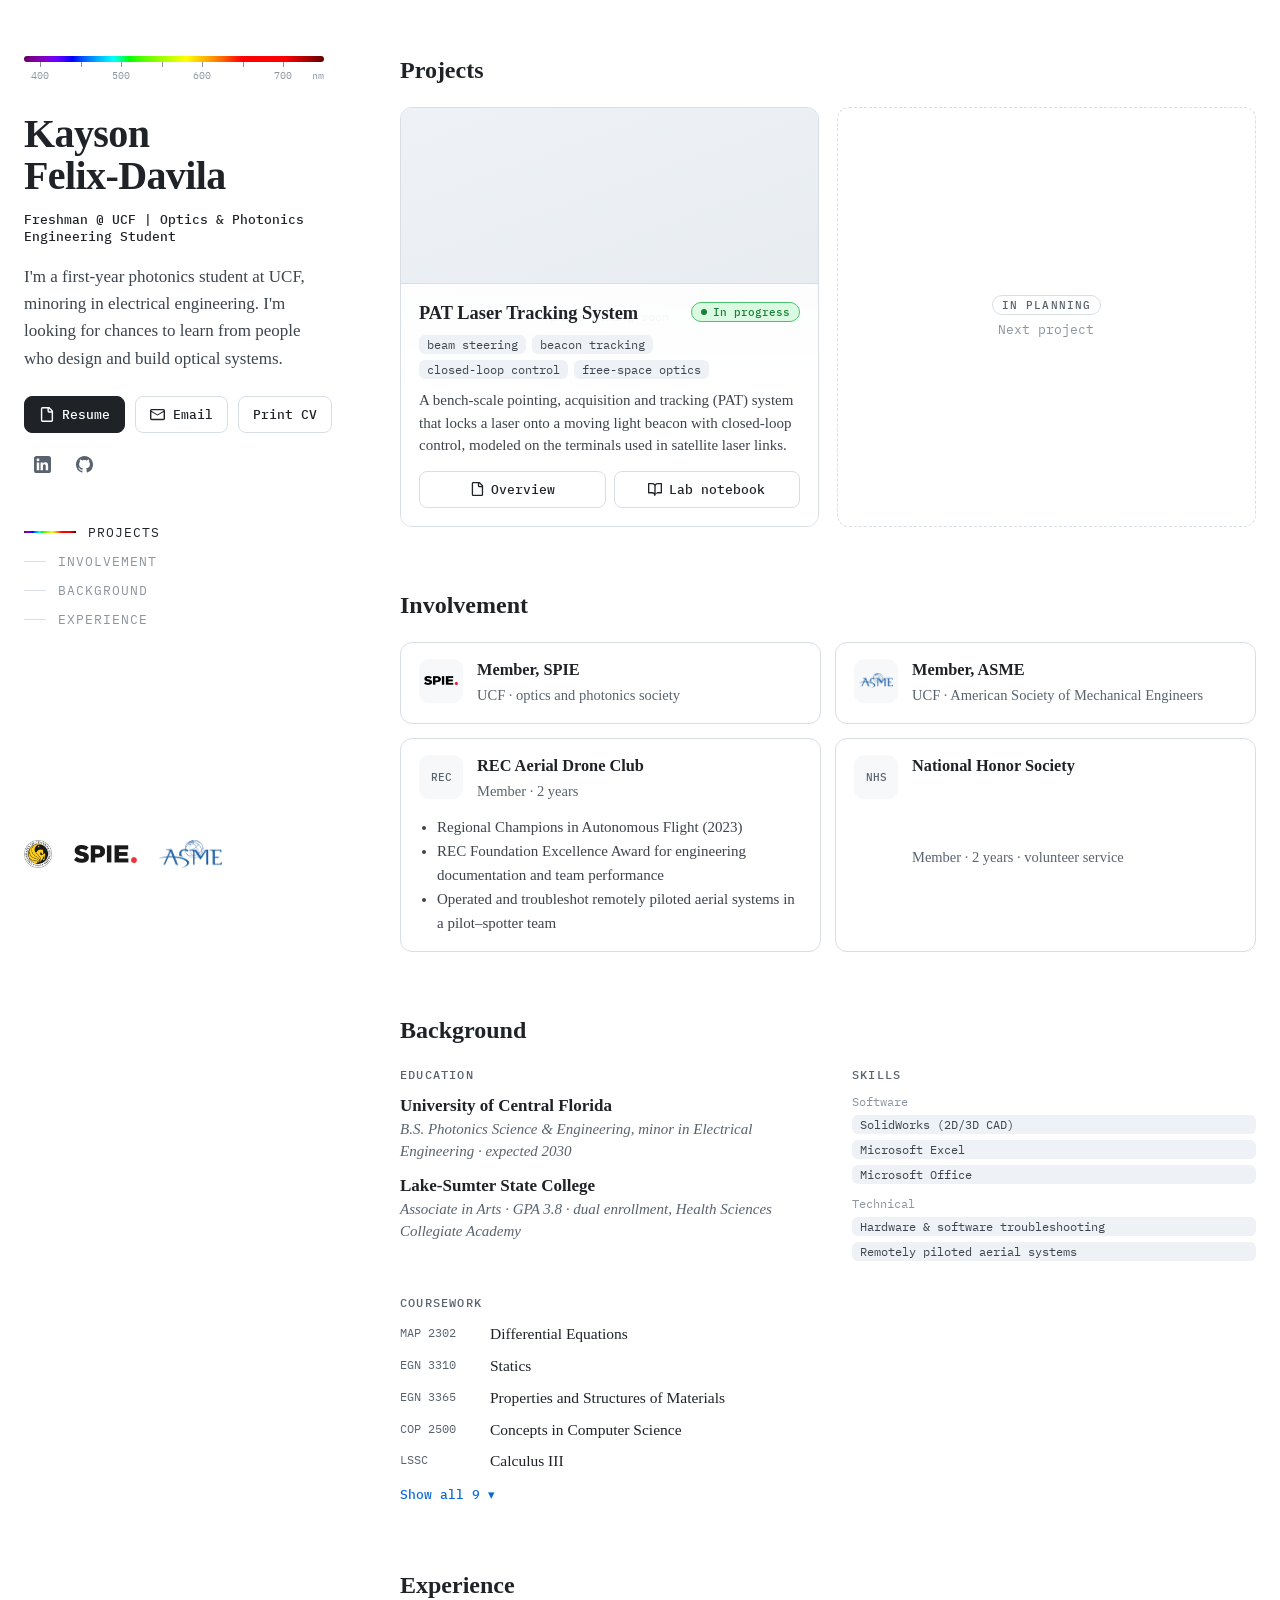
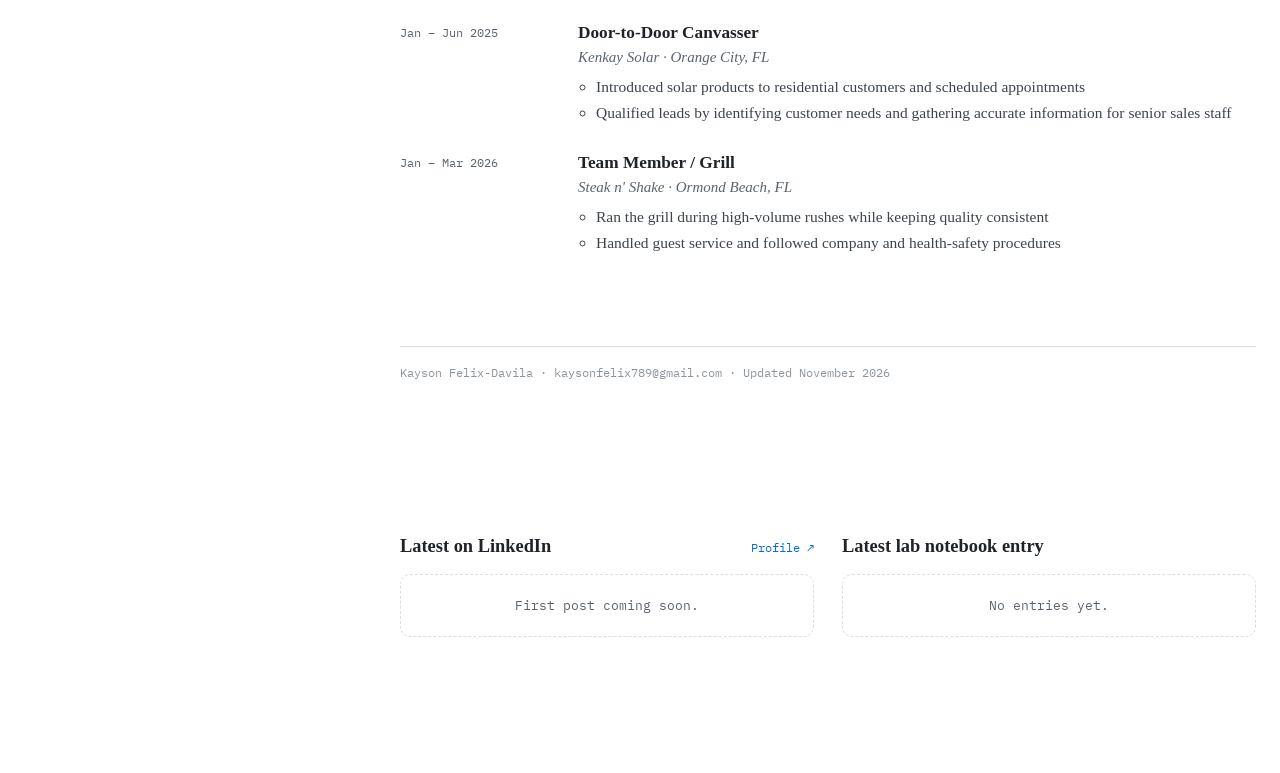
==== index.html @ b27d9ab2 "Add files via upload" ====
<!doctype html>
<html lang="en">
<head>
<meta charset="utf-8">
<meta name="viewport" content="width=device-width, initial-scale=1">
<title>Kayson Felix-Davila</title>
<meta name="description" content="Kayson Felix-Davila, Photonics Science &amp; Engineering student at the University of Central Florida.">
<link rel="preconnect" href="https://fonts.googleapis.com">
<link rel="preconnect" href="https://fonts.gstatic.com" crossorigin>
<link href="https://fonts.googleapis.com/css2?family=Redaction:wght@400;700&family=IBM+Plex+Mono:wght@400;500&display=swap" rel="stylesheet">
<style>
/* Layout: identity panel pinned on the left, work scrolls on the right.
   Recruiters always see who you are and how to reach you; content is scanned top to bottom. */
:root{
  --bg:#ffffff;
  --panel:#f6f8fa;
  --fg:#1f2328;
  --muted:#59636e;
  --faint:#8c959f;
  --border:#d8dee4;
  --link:#0969da;
  --chip:#eef2f6;
  --ok:#1a7f37; --ok-bg:#dafbe1; --ok-bd:#4ac26b;
  --serif:"Redaction",Georgia,"Times New Roman",serif;
  --mono:"IBM Plex Mono",ui-monospace,SFMono-Regular,Menlo,monospace;
  --spectrum:linear-gradient(90deg,#610061 0.0%,#79008d 2.7%,#8300b5 5.4%,#7e00db 8.1%,#6a00ff 10.8%,#3d00ff 13.5%,#0000ff 16.2%,#0046ff 18.9%,#007bff 21.6%,#00a9ff 24.3%,#00d5ff 27.0%,#00ffff 29.7%,#00ff92 32.4%,#00ff00 35.1%,#36ff00 37.8%,#5eff00 40.5%,#81ff00 43.2%,#a3ff00 45.9%,#c3ff00 48.6%,#e1ff00 51.4%,#ffff00 54.1%,#ffdf00 56.8%,#ffbe00 59.5%,#ff9b00 62.2%,#ff7700 64.9%,#ff4f00 67.6%,#ff2100 70.3%,#ff0000 73.0%,#ff0000 75.7%,#ff0000 78.4%,#ff0000 81.1%,#ff0000 83.8%,#ff0000 86.5%,#e20000 89.2%,#c40000 91.9%,#a50000 94.6%,#840000 97.3%,#610000 100.0%);
  color-scheme:light;
}
*{box-sizing:border-box;margin:0;padding:0}
[hidden]{display:none!important}
html{scroll-behavior:smooth;scroll-padding-top:24px}
body{background:var(--bg);color:var(--fg);font-family:var(--serif);font-size:17px;line-height:1.6;-webkit-font-smoothing:antialiased}
a{color:var(--link);text-decoration:none}
a:hover{text-decoration:underline}
:focus-visible{outline:2px solid var(--link);outline-offset:2px;border-radius:4px}
h1,h2,h3{text-wrap:balance}
@media (prefers-reduced-motion: reduce){ html{scroll-behavior:auto} *{transition:none!important} }

.shell{max-width:1640px;margin:0 auto;display:grid;grid-template-columns:320px minmax(0,1fr) 340px;gap:56px;
  padding-left:max(24px,env(safe-area-inset-left,0px));padding-right:max(24px,env(safe-area-inset-right,0px))}

.shell > *{min-width:0}

/* ---------- right rail: latest LinkedIn post + latest lab notebook entry ---------- */
.rail{position:sticky;top:0;height:100vh;overflow:auto;padding-block:56px 32px;display:flex;flex-direction:column;gap:36px;scrollbar-width:thin}
.rail h2{font-size:1.15rem;margin-bottom:12px;display:flex;align-items:baseline;justify-content:space-between;gap:10px}
.rail h2 a{font:12px var(--mono);font-weight:400}
.li-frame{width:100%;height:430px;border:1px solid var(--border);border-radius:10px;background:var(--panel);display:block}
.li-empty{border:1px dashed var(--border);border-radius:10px;padding:22px;font:13px var(--mono);color:var(--muted);text-align:center}
.latest{display:block;border:1px solid var(--border);border-radius:10px;overflow:hidden;color:var(--fg);transition:border-color .15s}
.latest:hover{border-color:#afb8c1;text-decoration:none}
.latest img{width:100%;height:170px;object-fit:cover;display:block;border-bottom:1px solid var(--border)}
.latest .lb{padding:14px 16px 16px;display:grid;gap:6px}
.latest .lm{font:12px var(--mono);color:var(--muted)}
.latest h3{font-size:1.05rem;line-height:1.3}
.latest p{font-size:14.5px;line-height:1.5;color:#3d444d}
.latest .go{font:500 13px var(--mono);color:var(--link)}
@media (max-width:1320px){
  .shell{grid-template-columns:320px minmax(0,1fr)}
  .rail{grid-column:2;position:static;height:auto;overflow:visible;padding-block:0 72px;display:grid;grid-template-columns:repeat(auto-fit,minmax(min(100%,300px),1fr));gap:28px;align-items:start}
}

/* ---------- identity panel ---------- */
.id{position:sticky;top:0;height:100vh;display:flex;flex-direction:column;padding-block:56px 32px;overflow:auto}
/* visible-spectrum ruler, 380–750 nm, with a readout under the pointer */
.specbar{position:relative;margin-bottom:30px;padding-bottom:16px;cursor:crosshair;max-width:300px;touch-action:none}
.specbar .band{height:6px;border-radius:3px;background:var(--spectrum)}
.specbar .ticks{position:relative;height:5px}
.specbar .ticks i{position:absolute;top:0;width:1px;height:5px;background:var(--faint)}
.specbar .lbl{position:absolute;top:13px;transform:translateX(-50%);font:10px var(--mono);color:var(--faint);font-variant-numeric:tabular-nums}
.specbar .unit{position:absolute;right:0;top:13px;font:10px var(--mono);color:var(--faint)}
.specbar .mk{position:absolute;top:-4px;width:1px;height:14px;background:var(--fg);opacity:0;transition:opacity .15s}
.specbar .read{position:absolute;bottom:100%;margin-bottom:6px;transform:translateX(-50%);font:500 11px var(--mono);color:var(--fg);background:var(--bg);border:1px solid var(--border);border-radius:5px;padding:1px 6px;white-space:nowrap;opacity:0;transition:opacity .15s;pointer-events:none}
.specbar.active .mk,.specbar.active .read{opacity:1}
.id h1{font-size:2.5rem;line-height:1.05;letter-spacing:-.015em}
.id .deg{color:var(--muted);font-style:italic;margin-top:10px;line-height:1.45}
.id .tag{margin-top:14px;font:500 13px var(--mono);color:var(--fg)}
.id .about{margin-top:18px;color:#3d444d;max-width:34ch}

.cta{display:flex;gap:10px;margin-top:24px;flex-wrap:wrap}
.btn{display:inline-flex;align-items:center;gap:8px;font:500 13px var(--mono);padding:9px 14px;border-radius:8px;border:1px solid var(--border);color:var(--fg);background:var(--bg);cursor:pointer;transition:border-color .15s,background .15s}
.btn:hover{text-decoration:none;border-color:var(--fg)}
.btn svg{width:15px;height:15px;fill:currentColor}
.btn.primary{background:var(--fg);color:#fff;border-color:var(--fg)}
.btn.primary:hover{background:#000}
.socials{display:flex;gap:6px;margin-top:14px}
.socials a{display:grid;place-items:center;width:36px;height:36px;border-radius:8px;color:var(--muted);border:1px solid transparent}
.socials a:hover{color:var(--fg);border-color:var(--border);text-decoration:none}
.socials svg{width:17px;height:17px;fill:currentColor}

/* section index with scroll-spy */
.index{list-style:none;margin-top:36px;display:grid;gap:2px}
.index a{display:flex;align-items:center;gap:12px;font:13px var(--mono);color:var(--faint);padding:5px 0;text-transform:uppercase;letter-spacing:.08em}
.index a::before{content:"";height:1px;width:22px;background:var(--border);transition:width .2s,background .2s}
.index a:hover{color:var(--fg);text-decoration:none}
.index a:hover::before{width:36px;background:var(--fg)}
.index a.on{color:var(--fg)}
.index a.on::before{width:52px;height:2px;background:var(--spectrum)}

.logos{list-style:none;display:flex;align-items:center;gap:22px;margin-top:auto;padding-top:28px}
.logos img{height:28px;width:auto;display:block;opacity:.9}
.logos img[src*="spie"]{height:18px}

/* ---------- content ---------- */
main{padding-block:56px 96px;min-width:0}
section{padding-bottom:64px}
.sh{display:flex;align-items:baseline;gap:14px;margin-bottom:22px}
.sh h2{font-size:1.5rem;line-height:1.2}
.sh .n{font:12px var(--mono);color:var(--faint)}

/* projects: hover / focus reveals the description */
.grid{display:grid;grid-template-columns:repeat(auto-fill,minmax(min(100%,300px),1fr));gap:18px}
.card{position:relative;height:420px;max-width:100%;border:1px solid var(--border);border-radius:12px;overflow:hidden;background:var(--panel);isolation:isolate}
.card .media{position:absolute;inset:0;background:linear-gradient(160deg,#eef2f6,#e3e8ee);display:grid;place-items:center;color:var(--faint);font:12px var(--mono)}
.card .media img{width:100%;height:100%;object-fit:cover}
.card .face{position:absolute;left:0;right:0;bottom:0;padding:18px;background:linear-gradient(to top,rgba(255,255,255,.98) 60%,rgba(255,255,255,.88));
  border-top:1px solid var(--border);transform:translateY(calc(100% - var(--peek,82px)));transition:transform .35s cubic-bezier(.2,.7,.2,1);display:flex;flex-direction:column;gap:10px}
.card .head{display:flex;justify-content:space-between;align-items:flex-start;gap:10px}
.card .face > :not(.head):not(.chips){opacity:0;transition:opacity .25s .05s}
.card:hover .face > :not(.head):not(.chips),.card:focus-within .face > :not(.head):not(.chips){opacity:1}
.card h3{font-size:1.15rem;line-height:1.25}
.pill{font:500 11px var(--mono);border-radius:999px;padding:2px 9px;border:1px solid var(--border);color:var(--muted);white-space:nowrap}
.pill.live{color:var(--ok);background:var(--ok-bg);border-color:var(--ok-bd)}
.pill.live::before{content:"";display:inline-block;width:6px;height:6px;border-radius:50%;background:var(--ok);margin-right:6px;vertical-align:1px}
.card .hint{position:absolute;right:12px;top:12px;font:11px var(--mono);color:var(--muted);background:rgba(255,255,255,.85);border:1px solid var(--border);border-radius:999px;padding:2px 9px;transition:opacity .2s}
.card p{font-size:15px;line-height:1.5;color:#3d444d}
.chips{display:flex;flex-wrap:wrap;gap:6px}
.chips span{font:12px var(--mono);background:var(--chip);color:#3d444d;border-radius:6px;padding:2px 8px}
.acts{display:grid;grid-template-columns:1fr 1fr;gap:8px;margin-top:4px}
.acts a{display:flex;align-items:center;justify-content:center;gap:7px;font:500 13px var(--mono);padding:9px 10px;border-radius:8px;border:1px solid var(--border);color:var(--fg);background:var(--bg)}
.acts a:hover{border-color:var(--fg);text-decoration:none}
.acts svg{width:14px;height:14px;fill:currentColor}
.card:hover .face,.card:focus-within .face,.card.demo .face{transform:none}
.card.demo .face > :not(.head):not(.chips){opacity:1}
.card.demo .hint{opacity:0}
.card[data-href]{cursor:pointer}
.card[data-href]:hover{border-color:#afb8c1}
.card:hover .hint,.card:focus-within .hint{opacity:0}
/* touch screens have no hover: show everything */
@media (hover:none), (pointer:coarse){ .card .face > :not(.head):not(.chips){opacity:1} .card{height:auto} .card .media{position:relative;height:200px} .card .face{position:relative;transform:none;background:var(--bg)} .card .hint{display:none} }

.card.tba{border-style:dashed;background:transparent;display:grid;place-content:center;justify-items:center;gap:6px;text-align:center}
.card.tba .pill{text-transform:uppercase;letter-spacing:.1em}
.card.tba p{font:13px var(--mono);color:var(--faint)}
@media (hover:none), (pointer:coarse){ .card.tba{min-height:150px} }

/* timeline */
.tl{list-style:none;position:relative}
.tl > li{display:grid;grid-template-columns:150px minmax(0,1fr);gap:4px 28px;padding:0 0 26px}
.tl time{font:12px/1.9 var(--mono);color:var(--muted);font-variant-numeric:tabular-nums}
.tl .body{position:relative}
.tl h3{font-size:1.08rem;line-height:1.3}
.tl .org{color:var(--muted);font-style:italic;font-size:15px}
.tl ul{margin:6px 0 0 18px;font-size:15.5px;color:#3d444d}
.tl li li{margin-top:2px}
@media (max-width:640px){ .tl > li{grid-template-columns:1fr} }

/* involvement: compact rows with logos */
.inv{display:grid;grid-template-columns:repeat(auto-fit,minmax(min(100%,300px),1fr));gap:14px}
.inv article{border:1px solid var(--border);border-radius:12px;padding:16px 18px;display:grid;grid-template-columns:auto 1fr;gap:4px 14px;align-items:start}
.inv .mark{grid-row:span 2;width:44px;height:44px;border-radius:10px;background:var(--panel);display:grid;place-items:center;overflow:hidden}
.inv .mark img{max-width:34px;max-height:26px}
.inv .mark span{font:500 11px var(--mono);color:var(--muted)}
.inv h3{font-size:1.02rem;line-height:1.3}
.inv .org{color:var(--muted);font-size:14.5px}
.inv ul{grid-column:1 / -1;margin:8px 0 0 18px;font-size:15px;color:#3d444d}

/* education + skills + coursework: one compact strip */
.facts{display:grid;grid-template-columns:repeat(auto-fit,minmax(min(100%,300px),1fr));gap:34px 48px}
.facts h3{font:500 12px var(--mono);letter-spacing:.1em;text-transform:uppercase;color:var(--muted);margin-bottom:12px}
.edu p{line-height:1.45}
.edu p + p{margin-top:12px}
.edu .sub{display:block;color:var(--muted);font-size:15px;font-style:italic}
.skills{display:grid;gap:12px}
.skills div{display:grid;gap:6px}
.skills b{font:12px var(--mono);color:var(--faint);font-weight:400}
.courses{list-style:none;display:grid;gap:7px;font-size:15.5px}
.courses li{display:grid;grid-template-columns:80px 1fr;gap:10px}
.courses code{font:12px/1.9 var(--mono);color:var(--muted)}
.courses li.more{display:none}
.courses.all li.more{display:grid}
.linkbtn{margin-top:10px;font:500 13px var(--mono);color:var(--link);background:none;border:0;cursor:pointer;padding:2px 0}
.linkbtn:hover{text-decoration:underline}

footer{border-top:1px solid var(--border);padding-top:18px;color:var(--faint);font:12px var(--mono)}

/* ---------- small screens: panel becomes a hero, index becomes a sticky bar ---------- */
@media (max-width:980px){
  .rail{grid-column:1;padding-bottom:48px}
  .shell{grid-template-columns:1fr;gap:0;padding-left:max(16px,env(safe-area-inset-left,0px));padding-right:max(16px,env(safe-area-inset-right,0px))}
  .id{position:relative;height:auto;padding-block:36px 8px;overflow:visible}
  .id .about{max-width:60ch}
  .index{position:sticky;top:env(safe-area-inset-top,0px);z-index:5;display:flex;gap:4px;overflow-x:auto;margin:22px calc(-1 * max(16px,env(safe-area-inset-left,0px))) 0;padding:10px max(16px,env(safe-area-inset-left,0px));background:rgba(255,255,255,.94);-webkit-backdrop-filter:blur(8px);backdrop-filter:blur(8px);border-block:1px solid var(--border);scrollbar-width:none}
  .index::-webkit-scrollbar{display:none}
  .index a{padding:6px 10px;border-radius:6px;white-space:nowrap}
  .index a::before{display:none}
  .index a.on{background:var(--panel)}
  .logos{margin-top:24px;padding-top:0}
  main{padding-top:36px}
}

/* print preview (chat only) */
.preview-bar{position:sticky;top:0;z-index:40;display:flex;gap:12px;align-items:center;flex-wrap:wrap;justify-content:center;padding:10px 16px;background:#1f2328;color:#fff;font:13px var(--mono)}
.preview-bar button{font:inherit;color:#1f2328;background:#fff;border:0;border-radius:6px;padding:5px 12px;cursor:pointer}
.preview-bar button + button{background:transparent;color:#fff;border:1px solid #59636e}

/* ---------- Print CV: one page ---------- */
@page{size:letter;margin:.5in}
@media print{   *{transition:none!important;opacity:1!important}
  body{font-size:9.5pt;line-height:1.32;background:#fff}
  .rail, .preview-bar, .cta, .socials, .index, .logos, .hint, .acts, .card.tba, .linkbtn, footer, .card .media, .specbar, .inv .mark{display:none!important}
  .shell{display:block;max-width:none;padding:0}
  .id{position:static;height:auto;padding:0 0 8px;overflow:visible;display:grid;grid-template-columns:1.1fr 1fr;column-gap:24px;border-bottom:2px solid #1f2328}
  .id h1{font-size:19pt;grid-column:1}
  .id h1 br{display:none}
  .id .deg{margin-top:2px;grid-column:1}
  .id .tag{margin-top:4px;font-size:8.5pt;grid-column:1}
  .id .about{grid-column:2;grid-row:1 / span 3;margin:0;max-width:none;font-size:9pt;align-self:center}
  main{padding:4px 0 0}
  section{padding-bottom:4px;break-inside:avoid}
  .sh{margin:6px 0 3px}
  .sh h2{font-size:10.5pt;text-transform:uppercase;letter-spacing:.08em}
  .grid{display:block}
  .card{height:auto;border:0;border-radius:0;background:none;overflow:visible}
  .card .face{position:static;transform:none;background:none;border:0;padding:0;gap:2px}
  .card .head{min-height:0}
  .card h3{font-size:10pt}
  .card p{font-size:9pt}
  .chips span{font-size:7.5pt;padding:0 6px;background:none;border:1px solid #d8dee4}
  .tl > li{grid-template-columns:96px 1fr;padding-bottom:4px;column-gap:12px}
  .tl .body{border-left:0;padding-left:0}
  .tl .body::before{display:none}
  .tl time{font-size:8pt;padding-left:0}
  .tl h3, .inv h3{font-size:10pt}
  .tl .org, .inv .org{font-size:9pt}
  .tl ul, .inv ul{font-size:9pt;margin-top:1px}
  .inv{grid-template-columns:1fr 1fr;gap:2px 24px}
  .inv article{border:0;padding:1px 0;display:block}
  .facts{grid-template-columns:1.2fr 1fr 1fr;gap:16px}
  .facts h3{font-size:8pt;margin-bottom:3px}
  .edu p{font-size:9pt}
  .edu p + p{margin-top:5px}
  .edu .sub{font-size:8.5pt}
  .skills{gap:4px}
  .courses{gap:0;font-size:8.5pt}
  .courses li.more{display:grid}
  .courses li{grid-template-columns:58px 1fr}
  .courses code{font-size:7.5pt}
 }
  html.print-preview *{transition:none!important;opacity:1!important}
  html.print-preview body{font-size:9.5pt;line-height:1.32;background:#fff}
  html.print-preview .rail, html.print-preview .cta, html.print-preview .socials, html.print-preview .index, html.print-preview .logos, html.print-preview .hint, html.print-preview .acts, html.print-preview .card.tba, html.print-preview .linkbtn, html.print-preview footer, html.print-preview .card .media, html.print-preview .specbar, html.print-preview .inv .mark{display:none!important}
  html.print-preview .shell{display:block;max-width:none;padding:0}
  html.print-preview .id{position:static;height:auto;padding:0 0 8px;overflow:visible;display:grid;grid-template-columns:1.1fr 1fr;column-gap:24px;border-bottom:2px solid #1f2328}
  html.print-preview .id h1{font-size:19pt;grid-column:1}
  html.print-preview .id h1 br{display:none}
  html.print-preview .id .deg{margin-top:2px;grid-column:1}
  html.print-preview .id .tag{margin-top:4px;font-size:8.5pt;grid-column:1}
  html.print-preview .id .about{grid-column:2;grid-row:1 / span 3;margin:0;max-width:none;font-size:9pt;align-self:center}
  html.print-preview main{padding:4px 0 0}
  html.print-preview section{padding-bottom:4px;break-inside:avoid}
  html.print-preview .sh{margin:6px 0 3px}
  html.print-preview .sh h2{font-size:10.5pt;text-transform:uppercase;letter-spacing:.08em}
  html.print-preview .grid{display:block}
  html.print-preview .card{height:auto;border:0;border-radius:0;background:none;overflow:visible}
  html.print-preview .card .face{position:static;transform:none;background:none;border:0;padding:0;gap:2px}
  html.print-preview .card .head{min-height:0}
  html.print-preview .card h3{font-size:10pt}
  html.print-preview .card p{font-size:9pt}
  html.print-preview .chips span{font-size:7.5pt;padding:0 6px;background:none;border:1px solid #d8dee4}
  html.print-preview .tl > li{grid-template-columns:96px 1fr;padding-bottom:4px;column-gap:12px}
  html.print-preview .tl .body{border-left:0;padding-left:0}
  html.print-preview .tl .body::before{display:none}
  html.print-preview .tl time{font-size:8pt;padding-left:0}
  html.print-preview .tl h3, html.print-preview .inv h3{font-size:10pt}
  html.print-preview .tl .org, html.print-preview .inv .org{font-size:9pt}
  html.print-preview .tl ul, html.print-preview .inv ul{font-size:9pt;margin-top:1px}
  html.print-preview .inv{grid-template-columns:1fr 1fr;gap:2px 24px}
  html.print-preview .inv article{border:0;padding:1px 0;display:block}
  html.print-preview .facts{grid-template-columns:1.2fr 1fr 1fr;gap:16px}
  html.print-preview .facts h3{font-size:8pt;margin-bottom:3px}
  html.print-preview .edu p{font-size:9pt}
  html.print-preview .edu p + p{margin-top:5px}
  html.print-preview .edu .sub{font-size:8.5pt}
  html.print-preview .skills{gap:4px}
  html.print-preview .courses{gap:0;font-size:8.5pt}
  html.print-preview .courses li.more{display:grid}
  html.print-preview .courses li{grid-template-columns:58px 1fr}
  html.print-preview .courses code{font-size:7.5pt}
  html.print-preview body{background:#d0d7de}
  html.print-preview .shell{background:#fff;max-width:8.5in;margin:24px auto;padding:.5in;box-shadow:0 4px 24px rgba(0,0,0,.15)}

</style>
</head>
<body>
<div class="preview-bar" id="previewBar" hidden><span>Print preview: this is how the page prints or saves as a PDF</span><button type="button" id="doPrint">Print / Save PDF</button><button type="button" id="exitPreview">Close preview</button></div>

<div class="shell">

  <!-- ===================== IDENTITY PANEL (stays on screen) ===================== -->
  <aside class="id">
    <div class="specbar" id="specbar" aria-hidden="true" title="Visible spectrum, 380–750 nm"><div class="band"></div><div class="ticks"><i style="left:5.41%"></i><i style="left:18.92%"></i><i style="left:32.43%"></i><i style="left:45.95%"></i><i style="left:59.46%"></i><i style="left:72.97%"></i><i style="left:86.49%"></i></div><span class="lbl" style="left:5.41%">400</span><span class="lbl" style="left:32.43%">500</span><span class="lbl" style="left:59.46%">600</span><span class="lbl" style="left:86.49%">700</span><span class="unit">nm</span><span class="mk" id="mk"></span><span class="read" id="read">λ = 532 nm</span></div>
    <h1>Kayson <br>Felix-Davila</h1>
    <p class="tag">Freshman @ UCF | Optics &amp; Photonics Engineering Student</p>
    <p class="about">I'm a first-year photonics student at UCF, minoring in electrical engineering. I'm looking for chances to learn from people who design and build optical systems.</p>

    <div class="cta">
      <a class="btn primary" href="resume.pdf"><svg aria-hidden="true" viewBox="0 0 16 16"><path d="M2 1.75C2 .78 2.78 0 3.75 0h6.59c.46 0 .9.18 1.23.51l2.92 2.92c.33.33.51.77.51 1.23v9.59A1.75 1.75 0 0 1 13.25 16h-9.5A1.75 1.75 0 0 1 2 14.25Zm1.75-.25a.25.25 0 0 0-.25.25v12.5c0 .14.11.25.25.25h9.5a.25.25 0 0 0 .25-.25V6h-2.75A1.75 1.75 0 0 1 9 4.25V1.5Zm6.75.06V4.25c0 .14.11.25.25.25h2.69Z"/></svg>Resume</a>
      <a class="btn" href="mailto:kaysonfelix789@gmail.com"><svg aria-hidden="true" viewBox="0 0 16 16"><path d="M1.75 2h12.5c.97 0 1.75.78 1.75 1.75v8.5A1.75 1.75 0 0 1 14.25 14H1.75A1.75 1.75 0 0 1 0 12.25v-8.5C0 2.78.78 2 1.75 2ZM1.5 12.25c0 .14.11.25.25.25h12.5a.25.25 0 0 0 .25-.25V5.33L8.53 8.9a.75.75 0 0 1-.94 0L1.5 5.33Zm13-8.18v-.32a.25.25 0 0 0-.25-.25H1.75a.25.25 0 0 0-.25.25v.32L8 7.95Z"/></svg>Email</a>
      <button type="button" class="btn" id="printBtn">Print CV</button>
    </div>
    <div class="socials">
      <a href="https://www.linkedin.com/in/kayson-felix-335b9043b/" target="_blank" rel="noopener" aria-label="LinkedIn" title="LinkedIn"><svg aria-hidden="true" viewBox="0 0 16 16"><path d="M13.6 0H2.4A2.4 2.4 0 0 0 0 2.4v11.2A2.4 2.4 0 0 0 2.4 16h11.2a2.4 2.4 0 0 0 2.4-2.4V2.4A2.4 2.4 0 0 0 13.6 0ZM4.9 13.3H2.6V6h2.3ZM3.75 5A1.33 1.33 0 1 1 5.1 3.67 1.33 1.33 0 0 1 3.75 5Zm9.55 8.3H11V9.75c0-.85 0-1.94-1.18-1.94S8.46 8.73 8.46 9.69v3.61H6.18V6h2.19v1h.03a2.4 2.4 0 0 1 2.16-1.19c2.31 0 2.74 1.52 2.74 3.5Z"/></svg></a>
      <a href="https://github.com/kaysonfelix" target="_blank" rel="noopener" aria-label="GitHub" title="GitHub"><svg aria-hidden="true" viewBox="0 0 16 16"><path d="M8 0c4.42 0 8 3.58 8 8a8.01 8.01 0 0 1-5.45 7.59c-.4.08-.55-.17-.55-.38 0-.27.01-1.13.01-2.2 0-.75-.25-1.23-.54-1.48 1.78-.2 3.65-.88 3.65-3.95 0-.88-.31-1.59-.82-2.15.08-.2.36-1.02-.08-2.12 0 0-.67-.22-2.2.82-.64-.18-1.32-.27-2-.27-.68 0-1.36.09-2 .27-1.53-1.03-2.2-.82-2.2-.82-.44 1.1-.16 1.92-.08 2.12-.51.56-.82 1.28-.82 2.15 0 3.06 1.86 3.75 3.64 3.95-.23.2-.44.55-.51 1.07-.46.21-1.61.55-2.33-.66-.15-.24-.6-.83-1.23-.82-.67.01-.27.38.01.53.34.19.73.9.82 1.13.16.45.68 1.31 2.69.94 0 .67.01 1.3.01 1.49 0 .21-.15.45-.55.38A7.995 7.995 0 0 1 0 8c0-4.42 3.58-8 8-8Z"/></svg></a>
    </div>

    <nav aria-label="Sections"><ul class="index">
      <li><a href="#projects">Projects</a></li>
      <li><a href="#involvement">Involvement</a></li>
      <li><a href="#background">Background</a></li>
      <li><a href="#experience">Experience</a></li>
    </ul></nav>

    <ul class="logos" aria-label="Affiliations">
      <li><img src="media/ucf-seal.png" alt="University of Central Florida" title="University of Central Florida"></li>
      <li><img src="media/spie.png" alt="SPIE" title="SPIE"></li>
      <li><img src="media/asme.png" alt="ASME" title="American Society of Mechanical Engineers"></li>
    </ul>
  </aside>

  <!-- ===================== CONTENT ===================== -->
  <main>

    <section id="projects">
      <div class="sh"><h2>Projects</h2></div>
      <div class="grid">
        <!-- Project card. Hovering slides the description up; on phones it is always shown. -->
        <article class="card" data-project="project-1" data-href="project.html?p=project-1" tabindex="0" aria-label="PAT Laser Tracking System, open overview">
          <!-- Replace with: <div class="media"><img src="media/pat.jpg" alt="PAT system on the bench"></div> -->
          <div class="media">photo coming soon</div>
          <span class="hint" aria-hidden="true">Hover for details</span>
          <div class="face">
            <div class="head"><h3>PAT Laser Tracking System</h3><span class="pill live">In progress</span></div>
            <div class="chips"><span>beam steering</span><span>beacon tracking</span><span>closed-loop control</span><span>free-space optics</span></div>
            <p>A bench-scale pointing, acquisition and tracking (PAT) system that locks a laser onto a moving light beacon with closed-loop control, modeled on the terminals used in satellite laser links.</p>
            <div class="acts">
              <a href="project.html?p=project-1"><svg aria-hidden="true" viewBox="0 0 16 16" aria-hidden="true"><path d="M2 1.75C2 .78 2.78 0 3.75 0h6.59c.46 0 .9.18 1.23.51l2.92 2.92c.33.33.51.77.51 1.23v9.59A1.75 1.75 0 0 1 13.25 16h-9.5A1.75 1.75 0 0 1 2 14.25Zm1.75-.25a.25.25 0 0 0-.25.25v12.5c0 .14.11.25.25.25h9.5a.25.25 0 0 0 .25-.25V6h-2.75A1.75 1.75 0 0 1 9 4.25V1.5Zm6.75.06V4.25c0 .14.11.25.25.25h2.69Z"/></svg>Overview</a>
              <a href="project.html?p=project-1&amp;view=log"><svg aria-hidden="true" viewBox="0 0 16 16" aria-hidden="true"><path d="M0 1.75A.75.75 0 0 1 .75 1h4.25c1.23 0 2.32.6 3 1.52A3.74 3.74 0 0 1 11 1h4.25a.75.75 0 0 1 .75.75v10.5a.75.75 0 0 1-.75.75h-4.51a2.25 2.25 0 0 0-2.25 2.25.75.75 0 0 1-1.5 0A2.25 2.25 0 0 0 4.74 13H.75a.75.75 0 0 1-.75-.75Zm7.25 2.5A2.25 2.25 0 0 0 5 2.5H1.5v9h3.24c.95 0 1.83.3 2.51.81Zm1.5 9.06A3.74 3.74 0 0 1 11.25 11.5h3.25v-9H11a2.25 2.25 0 0 0-2.25 2.25Z"/></svg>Lab notebook</a>
            </div>
          </div>
        </article>
        <!-- Placeholder: replace with a full card (copy the one above) once you pick the project -->
        <article class="card tba"><span class="pill">In planning</span><p>Next project</p></article>
      </div>
    </section>

    <section id="involvement">
      <div class="sh"><h2>Involvement</h2></div>
      <div class="inv">
        <article>
          <div class="mark"><img src="media/spie.png" alt=""></div>
          <h3>Member, SPIE</h3><div class="org">UCF · optics and photonics society</div>
        </article>
        <article>
          <div class="mark"><img src="media/asme.png" alt=""></div>
          <h3>Member, ASME</h3><div class="org">UCF · American Society of Mechanical Engineers</div>
        </article>
        <article>
          <div class="mark"><span>REC</span></div>
          <h3>REC Aerial Drone Club</h3><div class="org">Member · 2 years</div>
          <ul>
            <li>Regional Champions in Autonomous Flight (2023)</li>
            <li>REC Foundation Excellence Award for engineering documentation and team performance</li>
            <li>Operated and troubleshot remotely piloted aerial systems in a pilot–spotter team</li>
          </ul>
        </article>
        <article>
          <div class="mark"><span>NHS</span></div>
          <h3>National Honor Society</h3><div class="org">Member · 2 years · volunteer service</div>
        </article>
      </div>
    </section>

    <section id="background">
      <div class="sh"><h2>Background</h2></div>
      <div class="facts">
        <div class="edu">
          <h3>Education</h3>
          <p><b>University of Central Florida</b><span class="sub">B.S. Photonics Science &amp; Engineering, minor in Electrical Engineering · expected 2030</span></p>
          <p><b>Lake-Sumter State College</b><span class="sub">Associate in Arts · GPA 3.8 · dual enrollment, Health Sciences Collegiate Academy</span></p>
        </div>
        <div>
          <h3>Skills</h3>
          <div class="skills">
            <div><b>Software</b><div class="chips"><span>SolidWorks (2D/3D CAD)</span><span>Microsoft Excel</span><span>Microsoft Office</span></div></div>
            <div><b>Technical</b><div class="chips"><span>Hardware &amp; software troubleshooting</span><span>Remotely piloted aerial systems</span></div></div>
          </div>
        </div>
        <div>
          <h3>Coursework</h3>
          <!-- Add one <li> per course. The first 5 show; the rest fold under "Show all". -->
          <ul class="courses" id="courses">
            <li><code>MAP 2302</code><span>Differential Equations</span></li>
            <li><code>EGN 3310</code><span>Statics</span></li>
            <li><code>EGN 3365</code><span>Properties and Structures of Materials</span></li>
            <li><code>COP 2500</code><span>Concepts in Computer Science</span></li>
            <li><code>LSSC</code><span>Calculus III</span></li>
            <li><code>LSSC</code><span>Calculus II</span></li>
            <li><code>LSSC</code><span>Calculus I</span></li>
            <li><code>LSSC</code><span>Physics II</span></li>
            <li><code>LSSC</code><span>Physics I</span></li>
          </ul>
        </div>
      </div>
    </section>

    <section id="experience">
      <div class="sh"><h2>Experience</h2></div>
      <ol class="tl">
        <li>
          <time>Jan – Jun 2025</time>
          <div class="body">
            <h3>Door-to-Door Canvasser</h3>
            <div class="org">Kenkay Solar · Orange City, FL</div>
            <ul>
              <li>Introduced solar products to residential customers and scheduled appointments</li>
              <li>Qualified leads by identifying customer needs and gathering accurate information for senior sales staff</li>
            </ul>
          </div>
        </li>
        <li>
          <time>Jan – Mar 2026</time>
          <div class="body">
            <h3>Team Member / Grill</h3>
            <div class="org">Steak n' Shake · Ormond Beach, FL</div>
            <ul>
              <li>Ran the grill during high-volume rushes while keeping quality consistent</li>
              <li>Handled guest service and followed company and health-safety procedures</li>
            </ul>
          </div>
        </li>
      </ol>
    </section>

    <footer>Kayson Felix-Davila · kaysonfelix789@gmail.com · Updated November 2026</footer>
  </main>

  <!-- ===================== RIGHT RAIL ===================== -->
  <aside class="rail" aria-label="Latest updates">
    <section id="linkedin">
      <h2>Latest on LinkedIn <a href="https://www.linkedin.com/in/kayson-felix-335b9043b/" target="_blank" rel="noopener">Profile ↗</a></h2>
      <!-- Filled from featured.json. Change the post in admin.html → Homepage. -->
      <div id="liBox"><div class="li-empty">Loading…</div></div>
    </section>
    <section id="latest-log">
      <h2>Latest lab notebook entry</h2>
      <div id="logBox"><div class="li-empty">Loading…</div></div>
    </section>
  </aside>
</div>

<script src="site.js"></script>
<script>
/* spectrum ruler: show the wavelength under the pointer */
(() => {
  const bar = document.getElementById('specbar'), mk = document.getElementById('mk'), rd = document.getElementById('read');
  const show = x => {
    const r = bar.getBoundingClientRect(), u = Math.min(1, Math.max(0, (x - r.left) / r.width));
    mk.style.left = rd.style.left = (u * 100) + '%';
    rd.textContent = 'λ = ' + Math.round(380 + 370 * u) + ' nm';
    bar.classList.add('active');
  };
  bar.addEventListener('pointermove', e => show(e.clientX));
  bar.addEventListener('pointerdown', e => show(e.clientX));
  bar.addEventListener('pointerleave', () => bar.classList.remove('active'));
})();
</script>
<script>
/* project cards: the resting card shows title, status and tags; size the peek to fit them */
(() => {
  const fit = () => document.querySelectorAll('.card[data-project]').forEach(c => {
    const f = c.querySelector('.face'), h = c.querySelector('.head'), ch = c.querySelector('.chips');
    const cs = getComputedStyle(f);
    const peek = parseFloat(cs.paddingTop) + h.offsetHeight + (ch ? parseFloat(cs.rowGap || 10) + ch.offsetHeight : 0) + parseFloat(cs.paddingBottom) + 1;
    c.style.setProperty('--peek', Math.ceil(peek) + 'px');
  });
  fit(); addEventListener('resize', fit); document.fonts && document.fonts.ready.then(fit);
})();

/* whole card opens the overview (buttons inside still go where they say) */
document.querySelectorAll('.card[data-href]').forEach(c => {
  c.addEventListener('click', e => { if (!e.target.closest('a')) location.href = c.dataset.href; });
  c.addEventListener('keydown', e => { if ((e.key === 'Enter' || e.key === ' ') && e.target === c){ e.preventDefault(); location.href = c.dataset.href; } });
});

/* after load, open the first project card briefly so visitors see it expands. Once per visit. */
(() => {
  if (!matchMedia('(hover:hover) and (pointer:fine)').matches) return;
  if (matchMedia('(prefers-reduced-motion: reduce)').matches) return;
  try { if (sessionStorage.getItem('peekShown')) return; sessionStorage.setItem('peekShown', '1'); } catch (e) {}
  const c = document.querySelector('.card[data-project]');
  if (!c) return;
  const run = () => {
    setTimeout(() => c.classList.add('demo'), 700);
    setTimeout(() => c.classList.remove('demo'), 2600);
  };
  document.readyState === 'complete' ? run() : addEventListener('load', run);
  c.addEventListener('mouseenter', () => c.classList.remove('demo'), { once: true });
})();

/* right rail: featured LinkedIn post (from featured.json) */
(async () => {
  const box = document.getElementById('liBox');
  let src = '';
  try { const r = await fetch('featured.json', { cache: 'no-cache' }); if (r.ok) src = (await r.json()).linkedin || ''; } catch (e) {}
  if (!/^https:\/\/www\.linkedin\.com\/embed\/feed\/update\/urn:li:(share|ugcPost|activity):\d+/.test(src)){
    box.innerHTML = '<div class="li-empty">First post coming soon.</div>'; return;
  }
  const f = document.createElement('iframe');
  f.className = 'li-frame'; f.src = src; f.title = 'Latest LinkedIn post'; f.loading = 'lazy'; f.allowFullscreen = true;
  box.replaceChildren(f);
})();

/* right rail: newest lab notebook entry across every project on the page */
(async () => {
  const box = document.getElementById('logBox');
  const ids = [...new Set([...document.querySelectorAll('.card[data-project]')].map(c => c.dataset.project))];
  const all = [];
  await Promise.all(ids.map(async id => {
    const [log, ov] = await Promise.all([Site.load('projects/' + id + '/log.md'), Site.load('projects/' + id + '/overview.md')]);
    if (!log) return;
    const name = (ov && (ov.match(/^#\s+(.+)$/m) || [])[1]) || id;
    Site.parseLog(log).forEach((e, i) => { if (/^\d{4}-\d{2}-\d{2}$/.test(e.date)) all.push({ ...e, id, name, i }); });
  }));
  if (!all.length){ box.innerHTML = '<div class="li-empty">No entries yet.</div>'; return; }
  all.sort((a, b) => b.date.localeCompare(a.date) || a.i - b.i);
  const e = all[0];
  const a = document.createElement('a'); a.className = 'latest';
  a.href = 'project.html?p=' + encodeURIComponent(e.id) + '&view=log#e' + (e.i + 1);
  const img = (e.body.match(/!\[[^\]]*\]\(([^)\s]+)\)/) || [])[1];
  if (img){ const im = document.createElement('img'); im.alt = ''; im.loading = 'lazy'; im.src = /^(https?:|\/)/.test(img) ? img : 'projects/' + e.id + '/' + img; a.append(im); }
  const lb = document.createElement('div'); lb.className = 'lb';
  const lm = document.createElement('div'); lm.className = 'lm'; lm.textContent = [Site.fmtDate(e.date), e.name, e.author].filter(Boolean).join(' · ');
  const h = document.createElement('h3'); h.textContent = e.title;
  const text = e.body.replace(/!\[[^\]]*\]\([^)]*\)/g, '').replace(/\[([^\]]+)\]\([^)]*\)/g, '$1').replace(/^\s*([-*]|\d+\.)\s+/gm, '').replace(/[#*_`>|]/g, ' ').replace(/\s+/g, ' ').trim();
  const p = document.createElement('p'); p.textContent = text.length > 180 ? text.slice(0, 177).replace(/\s+\S*$/, '') + '…' : text;
  const go = document.createElement('span'); go.className = 'go'; go.textContent = 'Read in the lab notebook →';
  lb.append(lm, h); if (text) lb.append(p); lb.append(go); a.append(lb);
  box.replaceChildren(a);
})();

/* scroll-spy for the section index */
(() => {
  const links = [...document.querySelectorAll('.index a')];
  const io = new IntersectionObserver(es => es.forEach(e => {
    if (e.isIntersecting) links.forEach(a => a.classList.toggle('on', a.getAttribute('href') === '#' + e.target.id));
  }), { rootMargin: '-35% 0px -60% 0px' });
  links.forEach(a => { const t = document.querySelector(a.getAttribute('href')); if (t) io.observe(t); });
})();

/* coursework: first 5 visible, the rest behind a toggle */
(() => {
  const SHOW = 5, list = document.getElementById('courses'), items = [...list.children];
  if (items.length <= SHOW) return;
  items.slice(SHOW).forEach(li => li.classList.add('more'));
  const b = document.createElement('button'); b.type = 'button'; b.className = 'linkbtn';
  const label = () => b.textContent = list.classList.contains('all') ? 'Show fewer ▴' : `Show all ${items.length} ▾`;
  b.addEventListener('click', () => { list.classList.toggle('all'); label(); });
  label(); list.after(b);
})();

/* Print CV: opens the print dialog; if printing is blocked (chat preview), shows the print layout instead */
(() => {
  const bar = document.getElementById('previewBar'), root = document.documentElement;
  let printed = false;
  addEventListener('beforeprint', () => { printed = true; });
  document.getElementById('printBtn').addEventListener('click', () => {
    printed = false; window.print();
    setTimeout(() => { if (!printed){ root.classList.add('print-preview'); bar.hidden = false; scrollTo(0, 0); } }, 400);
  });
  document.getElementById('exitPreview').addEventListener('click', () => { root.classList.remove('print-preview'); bar.hidden = true; });
  document.getElementById('doPrint').addEventListener('click', () => window.print());
})();
</script>
</body>
</html>
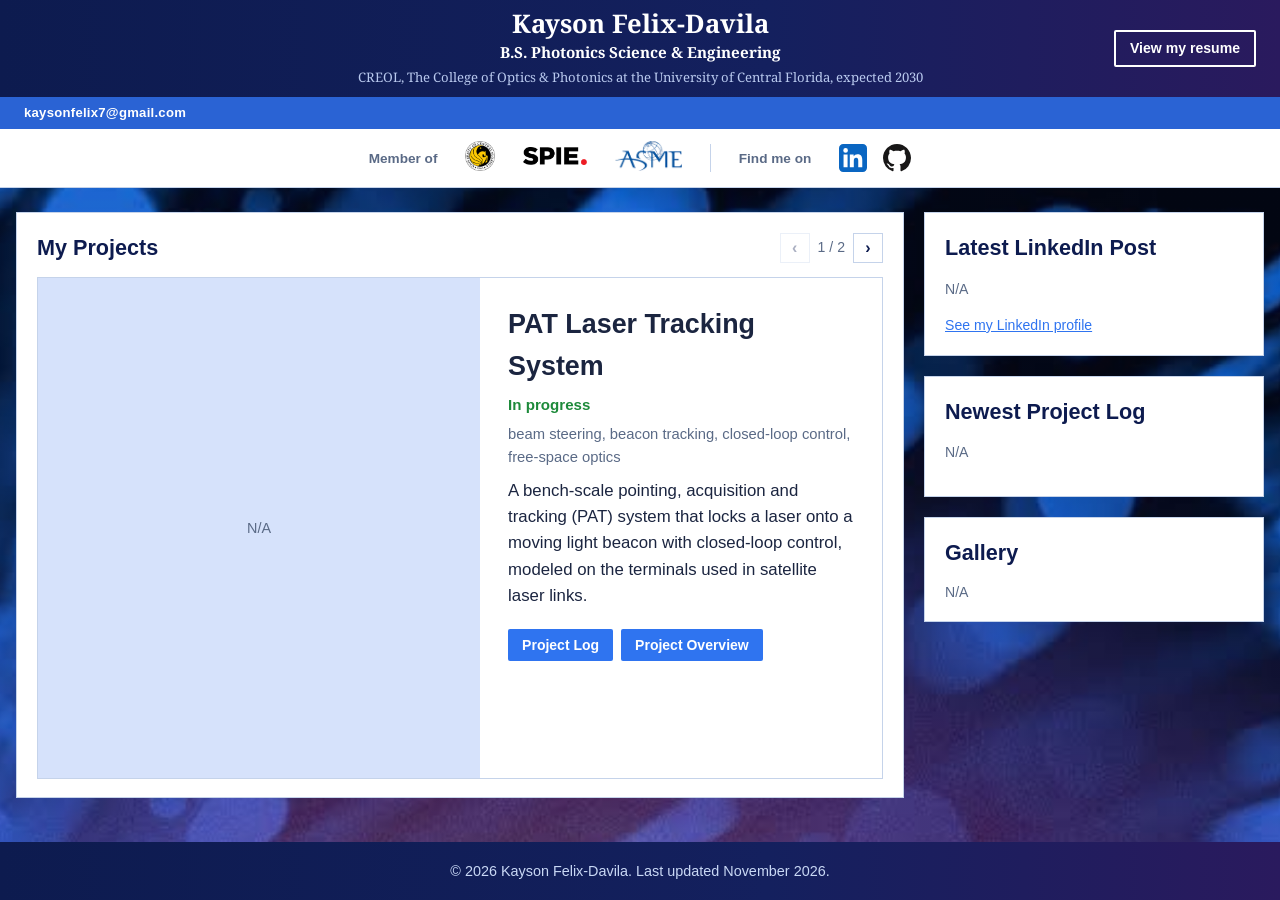
==== commit 5f8612b3: "Add files via upload" ====
--- a/index.html
+++ b/index.html
@@ -2,585 +2,306 @@
 <html lang="en">
 <head>
 <meta charset="utf-8">
-<meta name="viewport" content="width=device-width, initial-scale=1">
+<meta name="viewport" content="width=device-width, initial-scale=1, viewport-fit=cover">
 <title>Kayson Felix-Davila</title>
 <meta name="description" content="Kayson Felix-Davila, Photonics Science &amp; Engineering student at the University of Central Florida.">
-<link rel="preconnect" href="https://fonts.googleapis.com">
-<link rel="preconnect" href="https://fonts.gstatic.com" crossorigin>
-<link href="https://fonts.googleapis.com/css2?family=Redaction:wght@400;700&family=IBM+Plex+Mono:wght@400;500&display=swap" rel="stylesheet">
+<link rel="stylesheet" href="https://fonts.googleapis.com/css2?family=Noto+Serif:wght@400;700&display=swap">
 <style>
-/* Layout: identity panel pinned on the left, work scrolls on the right.
-   Recruiters always see who you are and how to reach you; content is scanned top to bottom. */
-:root{
-  --bg:#ffffff;
-  --panel:#f6f8fa;
-  --fg:#1f2328;
-  --muted:#59636e;
-  --faint:#8c959f;
-  --border:#d8dee4;
-  --link:#0969da;
-  --chip:#eef2f6;
-  --ok:#1a7f37; --ok-bg:#dafbe1; --ok-bd:#4ac26b;
-  --serif:"Redaction",Georgia,"Times New Roman",serif;
-  --mono:"IBM Plex Mono",ui-monospace,SFMono-Regular,Menlo,monospace;
-  --spectrum:linear-gradient(90deg,#610061 0.0%,#79008d 2.7%,#8300b5 5.4%,#7e00db 8.1%,#6a00ff 10.8%,#3d00ff 13.5%,#0000ff 16.2%,#0046ff 18.9%,#007bff 21.6%,#00a9ff 24.3%,#00d5ff 27.0%,#00ffff 29.7%,#00ff92 32.4%,#00ff00 35.1%,#36ff00 37.8%,#5eff00 40.5%,#81ff00 43.2%,#a3ff00 45.9%,#c3ff00 48.6%,#e1ff00 51.4%,#ffff00 54.1%,#ffdf00 56.8%,#ffbe00 59.5%,#ff9b00 62.2%,#ff7700 64.9%,#ff4f00 67.6%,#ff2100 70.3%,#ff0000 73.0%,#ff0000 75.7%,#ff0000 78.4%,#ff0000 81.1%,#ff0000 83.8%,#ff0000 86.5%,#e20000 89.2%,#c40000 91.9%,#a50000 94.6%,#840000 97.3%,#610000 100.0%);
-  color-scheme:light;
-}
-*{box-sizing:border-box;margin:0;padding:0}
-[hidden]{display:none!important}
-html{scroll-behavior:smooth;scroll-padding-top:24px}
-body{background:var(--bg);color:var(--fg);font-family:var(--serif);font-size:17px;line-height:1.6;-webkit-font-smoothing:antialiased}
-a{color:var(--link);text-decoration:none}
-a:hover{text-decoration:underline}
-:focus-visible{outline:2px solid var(--link);outline-offset:2px;border-radius:4px}
-h1,h2,h3{text-wrap:balance}
-@media (prefers-reduced-motion: reduce){ html{scroll-behavior:auto} *{transition:none!important} }
-
-.shell{max-width:1640px;margin:0 auto;display:grid;grid-template-columns:320px minmax(0,1fr) 340px;gap:56px;
-  padding-left:max(24px,env(safe-area-inset-left,0px));padding-right:max(24px,env(safe-area-inset-right,0px))}
-
-.shell > *{min-width:0}
-
-/* ---------- right rail: latest LinkedIn post + latest lab notebook entry ---------- */
-.rail{position:sticky;top:0;height:100vh;overflow:auto;padding-block:56px 32px;display:flex;flex-direction:column;gap:36px;scrollbar-width:thin}
-.rail h2{font-size:1.15rem;margin-bottom:12px;display:flex;align-items:baseline;justify-content:space-between;gap:10px}
-.rail h2 a{font:12px var(--mono);font-weight:400}
-.li-frame{width:100%;height:430px;border:1px solid var(--border);border-radius:10px;background:var(--panel);display:block}
-.li-empty{border:1px dashed var(--border);border-radius:10px;padding:22px;font:13px var(--mono);color:var(--muted);text-align:center}
-.latest{display:block;border:1px solid var(--border);border-radius:10px;overflow:hidden;color:var(--fg);transition:border-color .15s}
-.latest:hover{border-color:#afb8c1;text-decoration:none}
-.latest img{width:100%;height:170px;object-fit:cover;display:block;border-bottom:1px solid var(--border)}
-.latest .lb{padding:14px 16px 16px;display:grid;gap:6px}
-.latest .lm{font:12px var(--mono);color:var(--muted)}
-.latest h3{font-size:1.05rem;line-height:1.3}
-.latest p{font-size:14.5px;line-height:1.5;color:#3d444d}
-.latest .go{font:500 13px var(--mono);color:var(--link)}
-@media (max-width:1320px){
-  .shell{grid-template-columns:320px minmax(0,1fr)}
-  .rail{grid-column:2;position:static;height:auto;overflow:visible;padding-block:0 72px;display:grid;grid-template-columns:repeat(auto-fit,minmax(min(100%,300px),1fr));gap:28px;align-items:start}
-}
-
-/* ---------- identity panel ---------- */
-.id{position:sticky;top:0;height:100vh;display:flex;flex-direction:column;padding-block:56px 32px;overflow:auto}
-/* visible-spectrum ruler, 380–750 nm, with a readout under the pointer */
-.specbar{position:relative;margin-bottom:30px;padding-bottom:16px;cursor:crosshair;max-width:300px;touch-action:none}
-.specbar .band{height:6px;border-radius:3px;background:var(--spectrum)}
-.specbar .ticks{position:relative;height:5px}
-.specbar .ticks i{position:absolute;top:0;width:1px;height:5px;background:var(--faint)}
-.specbar .lbl{position:absolute;top:13px;transform:translateX(-50%);font:10px var(--mono);color:var(--faint);font-variant-numeric:tabular-nums}
-.specbar .unit{position:absolute;right:0;top:13px;font:10px var(--mono);color:var(--faint)}
-.specbar .mk{position:absolute;top:-4px;width:1px;height:14px;background:var(--fg);opacity:0;transition:opacity .15s}
-.specbar .read{position:absolute;bottom:100%;margin-bottom:6px;transform:translateX(-50%);font:500 11px var(--mono);color:var(--fg);background:var(--bg);border:1px solid var(--border);border-radius:5px;padding:1px 6px;white-space:nowrap;opacity:0;transition:opacity .15s;pointer-events:none}
-.specbar.active .mk,.specbar.active .read{opacity:1}
-.id h1{font-size:2.5rem;line-height:1.05;letter-spacing:-.015em}
-.id .deg{color:var(--muted);font-style:italic;margin-top:10px;line-height:1.45}
-.id .tag{margin-top:14px;font:500 13px var(--mono);color:var(--fg)}
-.id .about{margin-top:18px;color:#3d444d;max-width:34ch}
-
-.cta{display:flex;gap:10px;margin-top:24px;flex-wrap:wrap}
-.btn{display:inline-flex;align-items:center;gap:8px;font:500 13px var(--mono);padding:9px 14px;border-radius:8px;border:1px solid var(--border);color:var(--fg);background:var(--bg);cursor:pointer;transition:border-color .15s,background .15s}
-.btn:hover{text-decoration:none;border-color:var(--fg)}
-.btn svg{width:15px;height:15px;fill:currentColor}
-.btn.primary{background:var(--fg);color:#fff;border-color:var(--fg)}
-.btn.primary:hover{background:#000}
-.socials{display:flex;gap:6px;margin-top:14px}
-.socials a{display:grid;place-items:center;width:36px;height:36px;border-radius:8px;color:var(--muted);border:1px solid transparent}
-.socials a:hover{color:var(--fg);border-color:var(--border);text-decoration:none}
-.socials svg{width:17px;height:17px;fill:currentColor}
-
-/* section index with scroll-spy */
-.index{list-style:none;margin-top:36px;display:grid;gap:2px}
-.index a{display:flex;align-items:center;gap:12px;font:13px var(--mono);color:var(--faint);padding:5px 0;text-transform:uppercase;letter-spacing:.08em}
-.index a::before{content:"";height:1px;width:22px;background:var(--border);transition:width .2s,background .2s}
-.index a:hover{color:var(--fg);text-decoration:none}
-.index a:hover::before{width:36px;background:var(--fg)}
-.index a.on{color:var(--fg)}
-.index a.on::before{width:52px;height:2px;background:var(--spectrum)}
-
-.logos{list-style:none;display:flex;align-items:center;gap:22px;margin-top:auto;padding-top:28px}
-.logos img{height:28px;width:auto;display:block;opacity:.9}
-.logos img[src*="spie"]{height:18px}
-
-/* ---------- content ---------- */
-main{padding-block:56px 96px;min-width:0}
-section{padding-bottom:64px}
-.sh{display:flex;align-items:baseline;gap:14px;margin-bottom:22px}
-.sh h2{font-size:1.5rem;line-height:1.2}
-.sh .n{font:12px var(--mono);color:var(--faint)}
-
-/* projects: hover / focus reveals the description */
-.grid{display:grid;grid-template-columns:repeat(auto-fill,minmax(min(100%,300px),1fr));gap:18px}
-.card{position:relative;height:420px;max-width:100%;border:1px solid var(--border);border-radius:12px;overflow:hidden;background:var(--panel);isolation:isolate}
-.card .media{position:absolute;inset:0;background:linear-gradient(160deg,#eef2f6,#e3e8ee);display:grid;place-items:center;color:var(--faint);font:12px var(--mono)}
-.card .media img{width:100%;height:100%;object-fit:cover}
-.card .face{position:absolute;left:0;right:0;bottom:0;padding:18px;background:linear-gradient(to top,rgba(255,255,255,.98) 60%,rgba(255,255,255,.88));
-  border-top:1px solid var(--border);transform:translateY(calc(100% - var(--peek,82px)));transition:transform .35s cubic-bezier(.2,.7,.2,1);display:flex;flex-direction:column;gap:10px}
-.card .head{display:flex;justify-content:space-between;align-items:flex-start;gap:10px}
-.card .face > :not(.head):not(.chips){opacity:0;transition:opacity .25s .05s}
-.card:hover .face > :not(.head):not(.chips),.card:focus-within .face > :not(.head):not(.chips){opacity:1}
-.card h3{font-size:1.15rem;line-height:1.25}
-.pill{font:500 11px var(--mono);border-radius:999px;padding:2px 9px;border:1px solid var(--border);color:var(--muted);white-space:nowrap}
-.pill.live{color:var(--ok);background:var(--ok-bg);border-color:var(--ok-bd)}
-.pill.live::before{content:"";display:inline-block;width:6px;height:6px;border-radius:50%;background:var(--ok);margin-right:6px;vertical-align:1px}
-.card .hint{position:absolute;right:12px;top:12px;font:11px var(--mono);color:var(--muted);background:rgba(255,255,255,.85);border:1px solid var(--border);border-radius:999px;padding:2px 9px;transition:opacity .2s}
-.card p{font-size:15px;line-height:1.5;color:#3d444d}
-.chips{display:flex;flex-wrap:wrap;gap:6px}
-.chips span{font:12px var(--mono);background:var(--chip);color:#3d444d;border-radius:6px;padding:2px 8px}
-.acts{display:grid;grid-template-columns:1fr 1fr;gap:8px;margin-top:4px}
-.acts a{display:flex;align-items:center;justify-content:center;gap:7px;font:500 13px var(--mono);padding:9px 10px;border-radius:8px;border:1px solid var(--border);color:var(--fg);background:var(--bg)}
-.acts a:hover{border-color:var(--fg);text-decoration:none}
-.acts svg{width:14px;height:14px;fill:currentColor}
-.card:hover .face,.card:focus-within .face,.card.demo .face{transform:none}
-.card.demo .face > :not(.head):not(.chips){opacity:1}
-.card.demo .hint{opacity:0}
-.card[data-href]{cursor:pointer}
-.card[data-href]:hover{border-color:#afb8c1}
-.card:hover .hint,.card:focus-within .hint{opacity:0}
-/* touch screens have no hover: show everything */
-@media (hover:none), (pointer:coarse){ .card .face > :not(.head):not(.chips){opacity:1} .card{height:auto} .card .media{position:relative;height:200px} .card .face{position:relative;transform:none;background:var(--bg)} .card .hint{display:none} }
-
-.card.tba{border-style:dashed;background:transparent;display:grid;place-content:center;justify-items:center;gap:6px;text-align:center}
-.card.tba .pill{text-transform:uppercase;letter-spacing:.1em}
-.card.tba p{font:13px var(--mono);color:var(--faint)}
-@media (hover:none), (pointer:coarse){ .card.tba{min-height:150px} }
-
-/* timeline */
-.tl{list-style:none;position:relative}
-.tl > li{display:grid;grid-template-columns:150px minmax(0,1fr);gap:4px 28px;padding:0 0 26px}
-.tl time{font:12px/1.9 var(--mono);color:var(--muted);font-variant-numeric:tabular-nums}
-.tl .body{position:relative}
-.tl h3{font-size:1.08rem;line-height:1.3}
-.tl .org{color:var(--muted);font-style:italic;font-size:15px}
-.tl ul{margin:6px 0 0 18px;font-size:15.5px;color:#3d444d}
-.tl li li{margin-top:2px}
-@media (max-width:640px){ .tl > li{grid-template-columns:1fr} }
-
-/* involvement: compact rows with logos */
-.inv{display:grid;grid-template-columns:repeat(auto-fit,minmax(min(100%,300px),1fr));gap:14px}
-.inv article{border:1px solid var(--border);border-radius:12px;padding:16px 18px;display:grid;grid-template-columns:auto 1fr;gap:4px 14px;align-items:start}
-.inv .mark{grid-row:span 2;width:44px;height:44px;border-radius:10px;background:var(--panel);display:grid;place-items:center;overflow:hidden}
-.inv .mark img{max-width:34px;max-height:26px}
-.inv .mark span{font:500 11px var(--mono);color:var(--muted)}
-.inv h3{font-size:1.02rem;line-height:1.3}
-.inv .org{color:var(--muted);font-size:14.5px}
-.inv ul{grid-column:1 / -1;margin:8px 0 0 18px;font-size:15px;color:#3d444d}
-
-/* education + skills + coursework: one compact strip */
-.facts{display:grid;grid-template-columns:repeat(auto-fit,minmax(min(100%,300px),1fr));gap:34px 48px}
-.facts h3{font:500 12px var(--mono);letter-spacing:.1em;text-transform:uppercase;color:var(--muted);margin-bottom:12px}
-.edu p{line-height:1.45}
-.edu p + p{margin-top:12px}
-.edu .sub{display:block;color:var(--muted);font-size:15px;font-style:italic}
-.skills{display:grid;gap:12px}
-.skills div{display:grid;gap:6px}
-.skills b{font:12px var(--mono);color:var(--faint);font-weight:400}
-.courses{list-style:none;display:grid;gap:7px;font-size:15.5px}
-.courses li{display:grid;grid-template-columns:80px 1fr;gap:10px}
-.courses code{font:12px/1.9 var(--mono);color:var(--muted)}
-.courses li.more{display:none}
-.courses.all li.more{display:grid}
-.linkbtn{margin-top:10px;font:500 13px var(--mono);color:var(--link);background:none;border:0;cursor:pointer;padding:2px 0}
-.linkbtn:hover{text-decoration:underline}
-
-footer{border-top:1px solid var(--border);padding-top:18px;color:var(--faint);font:12px var(--mono)}
-
-/* ---------- small screens: panel becomes a hero, index becomes a sticky bar ---------- */
-@media (max-width:980px){
-  .rail{grid-column:1;padding-bottom:48px}
-  .shell{grid-template-columns:1fr;gap:0;padding-left:max(16px,env(safe-area-inset-left,0px));padding-right:max(16px,env(safe-area-inset-right,0px))}
-  .id{position:relative;height:auto;padding-block:36px 8px;overflow:visible}
-  .id .about{max-width:60ch}
-  .index{position:sticky;top:env(safe-area-inset-top,0px);z-index:5;display:flex;gap:4px;overflow-x:auto;margin:22px calc(-1 * max(16px,env(safe-area-inset-left,0px))) 0;padding:10px max(16px,env(safe-area-inset-left,0px));background:rgba(255,255,255,.94);-webkit-backdrop-filter:blur(8px);backdrop-filter:blur(8px);border-block:1px solid var(--border);scrollbar-width:none}
-  .index::-webkit-scrollbar{display:none}
-  .index a{padding:6px 10px;border-radius:6px;white-space:nowrap}
-  .index a::before{display:none}
-  .index a.on{background:var(--panel)}
-  .logos{margin-top:24px;padding-top:0}
-  main{padding-top:36px}
-}
-
-/* print preview (chat only) */
-.preview-bar{position:sticky;top:0;z-index:40;display:flex;gap:12px;align-items:center;flex-wrap:wrap;justify-content:center;padding:10px 16px;background:#1f2328;color:#fff;font:13px var(--mono)}
-.preview-bar button{font:inherit;color:#1f2328;background:#fff;border:0;border-radius:6px;padding:5px 12px;cursor:pointer}
-.preview-bar button + button{background:transparent;color:#fff;border:1px solid #59636e}
-
-/* ---------- Print CV: one page ---------- */
-@page{size:letter;margin:.5in}
-@media print{   *{transition:none!important;opacity:1!important}
-  body{font-size:9.5pt;line-height:1.32;background:#fff}
-  .rail, .preview-bar, .cta, .socials, .index, .logos, .hint, .acts, .card.tba, .linkbtn, footer, .card .media, .specbar, .inv .mark{display:none!important}
-  .shell{display:block;max-width:none;padding:0}
-  .id{position:static;height:auto;padding:0 0 8px;overflow:visible;display:grid;grid-template-columns:1.1fr 1fr;column-gap:24px;border-bottom:2px solid #1f2328}
-  .id h1{font-size:19pt;grid-column:1}
-  .id h1 br{display:none}
-  .id .deg{margin-top:2px;grid-column:1}
-  .id .tag{margin-top:4px;font-size:8.5pt;grid-column:1}
-  .id .about{grid-column:2;grid-row:1 / span 3;margin:0;max-width:none;font-size:9pt;align-self:center}
-  main{padding:4px 0 0}
-  section{padding-bottom:4px;break-inside:avoid}
-  .sh{margin:6px 0 3px}
-  .sh h2{font-size:10.5pt;text-transform:uppercase;letter-spacing:.08em}
-  .grid{display:block}
-  .card{height:auto;border:0;border-radius:0;background:none;overflow:visible}
-  .card .face{position:static;transform:none;background:none;border:0;padding:0;gap:2px}
-  .card .head{min-height:0}
-  .card h3{font-size:10pt}
-  .card p{font-size:9pt}
-  .chips span{font-size:7.5pt;padding:0 6px;background:none;border:1px solid #d8dee4}
-  .tl > li{grid-template-columns:96px 1fr;padding-bottom:4px;column-gap:12px}
-  .tl .body{border-left:0;padding-left:0}
-  .tl .body::before{display:none}
-  .tl time{font-size:8pt;padding-left:0}
-  .tl h3, .inv h3{font-size:10pt}
-  .tl .org, .inv .org{font-size:9pt}
-  .tl ul, .inv ul{font-size:9pt;margin-top:1px}
-  .inv{grid-template-columns:1fr 1fr;gap:2px 24px}
-  .inv article{border:0;padding:1px 0;display:block}
-  .facts{grid-template-columns:1.2fr 1fr 1fr;gap:16px}
-  .facts h3{font-size:8pt;margin-bottom:3px}
-  .edu p{font-size:9pt}
-  .edu p + p{margin-top:5px}
-  .edu .sub{font-size:8.5pt}
-  .skills{gap:4px}
-  .courses{gap:0;font-size:8.5pt}
-  .courses li.more{display:grid}
-  .courses li{grid-template-columns:58px 1fr}
-  .courses code{font-size:7.5pt}
- }
-  html.print-preview *{transition:none!important;opacity:1!important}
-  html.print-preview body{font-size:9.5pt;line-height:1.32;background:#fff}
-  html.print-preview .rail, html.print-preview .cta, html.print-preview .socials, html.print-preview .index, html.print-preview .logos, html.print-preview .hint, html.print-preview .acts, html.print-preview .card.tba, html.print-preview .linkbtn, html.print-preview footer, html.print-preview .card .media, html.print-preview .specbar, html.print-preview .inv .mark{display:none!important}
-  html.print-preview .shell{display:block;max-width:none;padding:0}
-  html.print-preview .id{position:static;height:auto;padding:0 0 8px;overflow:visible;display:grid;grid-template-columns:1.1fr 1fr;column-gap:24px;border-bottom:2px solid #1f2328}
-  html.print-preview .id h1{font-size:19pt;grid-column:1}
-  html.print-preview .id h1 br{display:none}
-  html.print-preview .id .deg{margin-top:2px;grid-column:1}
-  html.print-preview .id .tag{margin-top:4px;font-size:8.5pt;grid-column:1}
-  html.print-preview .id .about{grid-column:2;grid-row:1 / span 3;margin:0;max-width:none;font-size:9pt;align-self:center}
-  html.print-preview main{padding:4px 0 0}
-  html.print-preview section{padding-bottom:4px;break-inside:avoid}
-  html.print-preview .sh{margin:6px 0 3px}
-  html.print-preview .sh h2{font-size:10.5pt;text-transform:uppercase;letter-spacing:.08em}
-  html.print-preview .grid{display:block}
-  html.print-preview .card{height:auto;border:0;border-radius:0;background:none;overflow:visible}
-  html.print-preview .card .face{position:static;transform:none;background:none;border:0;padding:0;gap:2px}
-  html.print-preview .card .head{min-height:0}
-  html.print-preview .card h3{font-size:10pt}
-  html.print-preview .card p{font-size:9pt}
-  html.print-preview .chips span{font-size:7.5pt;padding:0 6px;background:none;border:1px solid #d8dee4}
-  html.print-preview .tl > li{grid-template-columns:96px 1fr;padding-bottom:4px;column-gap:12px}
-  html.print-preview .tl .body{border-left:0;padding-left:0}
-  html.print-preview .tl .body::before{display:none}
-  html.print-preview .tl time{font-size:8pt;padding-left:0}
-  html.print-preview .tl h3, html.print-preview .inv h3{font-size:10pt}
-  html.print-preview .tl .org, html.print-preview .inv .org{font-size:9pt}
-  html.print-preview .tl ul, html.print-preview .inv ul{font-size:9pt;margin-top:1px}
-  html.print-preview .inv{grid-template-columns:1fr 1fr;gap:2px 24px}
-  html.print-preview .inv article{border:0;padding:1px 0;display:block}
-  html.print-preview .facts{grid-template-columns:1.2fr 1fr 1fr;gap:16px}
-  html.print-preview .facts h3{font-size:8pt;margin-bottom:3px}
-  html.print-preview .edu p{font-size:9pt}
-  html.print-preview .edu p + p{margin-top:5px}
-  html.print-preview .edu .sub{font-size:8.5pt}
-  html.print-preview .skills{gap:4px}
-  html.print-preview .courses{gap:0;font-size:8.5pt}
-  html.print-preview .courses li.more{display:grid}
-  html.print-preview .courses li{grid-template-columns:58px 1fr}
-  html.print-preview .courses code{font-size:7.5pt}
-  html.print-preview body{background:#d0d7de}
-  html.print-preview .shell{background:#fff;max-width:8.5in;margin:24px auto;padding:.5in;box-shadow:0 4px 24px rgba(0,0,0,.15)}
-
+  /* Student-built look: tutorial-style header, nav bar, white cards with shadows, Arial, blue buttons.
+     Single fixed light look on purpose. */
+  :root{
+    --bg:#08142f;
+    --card:#ffffff;
+    --ink:#1b2540;
+    --muted:#5a6a86;
+    --brand:#0d1b4f;
+    --brand2:#2a63d4;
+    --btn:#2f74f0;
+    --ok:#1d8a3a;
+    color-scheme:light;
+  }
+  *{box-sizing:border-box}
+  body{margin:0;min-height:100vh;display:flex;flex-direction:column;position:relative;z-index:0;background:var(--bg);color:var(--ink);font-family:Arial,Helvetica,sans-serif;font-size:16px;line-height:1.55}
+  a{color:var(--btn)}
+  /* background photo, tinted blue; fixed so it stays put while scrolling */
+  body::before{content:"";position:fixed;inset:0;z-index:-1;background:linear-gradient(rgba(8,24,72,.25),rgba(8,24,72,.25)),url("media/bg.jpg") center/cover no-repeat}
+  .inner{max-width:1480px;margin:0 auto;padding-left:max(16px,env(safe-area-inset-left,0px));padding-right:max(16px,env(safe-area-inset-right,0px))}
+
+  header{position:relative;background:linear-gradient(90deg,#0d1b4f 0%,#14205e 60%,#2a1a5e 100%);color:#fff;padding-block:10px}
+  header h1{margin:0;font-size:1.6em;line-height:1.1;letter-spacing:.01em;display:flex;align-items:center;justify-content:center;gap:12px}
+  .head-row{display:flex;align-items:center;justify-content:center;gap:14px 22px;text-align:center}
+  .head-text{min-width:0;font-family:"Droid Serif","Noto Serif",Georgia,"Times New Roman",serif}
+  header h1{font-weight:bold;letter-spacing:0}
+  .headshot{position:relative;flex:none;width:46px;height:46px;margin:0;border-radius:50%;border:2px solid #fff;display:inline-block;background:var(--brand2);box-shadow:0 2px 8px rgba(0,0,0,.3);overflow:hidden}
+  .headshot span{position:absolute;inset:0;display:flex;align-items:center;justify-content:center;font-size:16px;font-weight:bold;color:#fff}
+  .headshot img{position:relative;width:100%;height:100%;object-fit:cover;display:block}
+  header p{margin:0}
+  header p.deg{margin-top:3px;font-size:.95em;font-weight:bold}
+  header p.uni{margin-top:2px;font-size:.82em;color:#b9c9ee}
+
+  nav{background:var(--brand2);position:sticky;top:0;z-index:10}
+  nav .inner{display:flex;flex-wrap:wrap;align-items:center;gap:4px 18px;padding-block:6px}
+  nav a{color:#fff;text-decoration:none;font-weight:bold}
+  nav a:hover{text-decoration:underline}
+  nav .spacer{flex:1}
+  nav .inner{max-width:none;padding-left:max(24px,env(safe-area-inset-left,0px))}
+  nav .email{color:#fff;font-weight:bold;font-size:.82em;letter-spacing:.02em;user-select:all}
+  nav a.ico{display:inline-flex;align-items:center;opacity:.92}
+  nav a.ico:hover{opacity:1}
+  nav a.ico svg{width:18px;height:18px;fill:#fff}
+  .btn{display:inline-block;background:var(--btn);color:#fff;border:0;border-radius:2px;padding:8px 14px;font:bold 14px Arial,Helvetica,sans-serif;text-decoration:none;cursor:pointer}
+  .btn:hover{background:#2560d8}
+  nav .btn{background:#fff;color:var(--brand)}
+  nav .btn:hover{background:#dbe7fb}
+
+  .layout{display:flex;gap:20px;align-items:flex-start;padding-block:24px 40px}
+  .main{flex:1}
+  .rail{width:340px;flex:none}
+  .page-body{flex:1;width:100%}
+  .col{min-width:0;display:flex;flex-direction:column;gap:20px}
+  .col > .card{margin-bottom:0}
+  @media (max-width:560px){ .headshot{width:40px;height:40px} .headshot span{font-size:14px} header h1{font-size:1.3em} }
+  @media (max-width:1000px){ .layout{display:flex;flex-direction:column;align-items:stretch} .col{display:contents} .rail{width:auto} #projects{order:1} #liCard{order:2} #logCard{order:3} #galCard{order:4} }
+
+  .card{background:var(--card);border:1px solid #c5d3ea;padding:18px 20px;margin-bottom:20px}
+  .card h2{margin:0 0 12px;font-size:1.35em;color:var(--brand)}
+  .card h3{margin:14px 0 6px;font-size:1.05em}
+  .card h3:first-child{margin-top:0}
+  ul{margin:6px 0 10px;padding-left:22px}
+  li{margin-bottom:4px}
+  .small{font-size:.88em;color:var(--muted)}
+
+  .affil-bar{background:#fff;border-bottom:1px solid #c5d3ea}
+  .affil-bar .inner{display:flex;flex-wrap:wrap;align-items:center;justify-content:center;gap:10px 28px;padding-block:12px}
+  .affil-label{font-size:.85em;font-weight:bold;color:var(--muted)}
+  .logos{list-style:none;margin:0;padding:0;display:flex;flex-wrap:wrap;align-items:center;justify-content:center;gap:12px 28px}
+  .logos img{height:30px;width:auto;display:block}
+  .logos img[alt="SPIE"]{height:18px}
+  .affil-sep{width:1px;height:28px;background:#c5d3ea}
+  @media (max-width:700px){ .affil-sep{display:none} }
+  .social{display:flex;align-items:center;gap:16px}
+  .social a{display:flex;transition:opacity .15s}
+  .social a:hover{opacity:.75}
+  .social svg{width:28px;height:28px}
+  .social .li svg{fill:#0a66c2}
+  .social .gh svg{fill:#181717}
+
+  /* gallery: newest photo on top */
+  .gallery{list-style:none;margin:0;padding:0;display:flex;flex-direction:column;gap:14px}
+  .gallery a{display:block;border:1px solid #c5d3ea;background:#eef3fc}
+  .gallery img{display:block;width:100%;height:auto}
+  .gallery figcaption{font-size:.85em;color:var(--muted);margin-top:4px}
+  .gallery .when{display:block;font-size:.8em}
+  /* projects: one at a time, arrows switch to the next */
+  .proj-head{display:flex;align-items:center;justify-content:space-between;gap:12px;margin-bottom:12px}
+  .proj-head h2{margin:0}
+  .pager{display:flex;align-items:center;gap:8px;font-size:.88em;color:var(--muted)}
+  .pager button{width:30px;height:30px;display:flex;align-items:center;justify-content:center;background:#fff;border:1px solid #c5d3ea;color:var(--brand);font:bold 16px/1 Arial,Helvetica,sans-serif;cursor:pointer;padding:0}
+  .pager button:hover:not(:disabled){border-color:var(--brand2);background:#eef3fc}
+  .pager button:disabled{opacity:.35;cursor:default}
+  .projects{overflow:hidden}
+  .track{display:flex;transition:transform .3s ease}
+  .project{flex:0 0 100%;min-width:0;display:grid;grid-template-columns:minmax(0,1.1fr) minmax(0,1fr);border:1px solid #c5d3ea;background:#fff;cursor:pointer;transition:border-color .2s}
+  .project:hover{border-color:var(--brand2)}
+  .project .pic{min-height:clamp(300px,calc(100vh - 400px),640px);background:#d6e2fb;display:flex;align-items:center;justify-content:center;color:var(--muted);font-size:.9em}
+  .project .txt{padding:20px 22px;display:flex;flex-direction:column;gap:6px}
+  .project h3{margin:0;font-size:1.6em}
+  .project .txt{font-size:1.05em;padding:26px 28px}
+  .status{color:var(--ok);font-weight:bold;font-size:.9em}
+  .project .txt p{margin:4px 0 0}
+  .project .btns{display:flex;flex-wrap:wrap;gap:8px;padding-top:14px}
+  .project.next{cursor:default;display:flex;align-items:center;justify-content:center;min-height:clamp(300px,calc(100vh - 400px),640px);color:var(--muted);border-style:dashed}
+  @media (max-width:640px){ .project{grid-template-columns:1fr} .project .pic{min-height:180px} }
+
+  table{border-collapse:collapse;width:100%}
+  th,td{text-align:left;padding:7px 10px;border-bottom:1px solid #dbe4f3}
+  th{background:#eef3fc}
+  iframe.li{width:100%;height:380px;border:1px solid #c5d3ea;background:#fff}
+
+  footer{background:linear-gradient(90deg,#0d1b4f 0%,#14205e 60%,#2a1a5e 100%);color:#c9d8f5;text-align:center;padding:18px 0;font-size:.9em}
+  .note{background:#fff7d6;border:1px solid #e8d48a;border-radius:6px;padding:8px 12px;margin:0 0 16px}
+
+  /* resume: the main call to action */
+  .resume-big{flex:none;position:absolute;right:max(24px,env(safe-area-inset-right,0px));top:50%;transform:translateY(-50%);background:transparent;color:#fff;font-weight:bold;font-size:.88em;text-decoration:none;padding:6px 14px;border:2px solid #fff;border-radius:2px;transition:background .15s,color .15s}
+  .resume-big:hover{background:#fff;color:var(--brand)}
+  .resume-btn{display:inline-flex;align-items:center;gap:6px}
+  .resume-btn svg{width:15px;height:15px;fill:currentColor}
+  @media (max-width:900px){ .head-row{flex-direction:column;gap:8px} .resume-big{position:static;transform:none} }
 </style>
 </head>
 <body>
-<div class="preview-bar" id="previewBar" hidden><span>Print preview: this is how the page prints or saves as a PDF</span><button type="button" id="doPrint">Print / Save PDF</button><button type="button" id="exitPreview">Close preview</button></div>
-
-<div class="shell">
-
-  <!-- ===================== IDENTITY PANEL (stays on screen) ===================== -->
-  <aside class="id">
-    <div class="specbar" id="specbar" aria-hidden="true" title="Visible spectrum, 380–750 nm"><div class="band"></div><div class="ticks"><i style="left:5.41%"></i><i style="left:18.92%"></i><i style="left:32.43%"></i><i style="left:45.95%"></i><i style="left:59.46%"></i><i style="left:72.97%"></i><i style="left:86.49%"></i></div><span class="lbl" style="left:5.41%">400</span><span class="lbl" style="left:32.43%">500</span><span class="lbl" style="left:59.46%">600</span><span class="lbl" style="left:86.49%">700</span><span class="unit">nm</span><span class="mk" id="mk"></span><span class="read" id="read">λ = 532 nm</span></div>
-    <h1>Kayson <br>Felix-Davila</h1>
-    <p class="tag">Freshman @ UCF | Optics &amp; Photonics Engineering Student</p>
-    <p class="about">I'm a first-year photonics student at UCF, minoring in electrical engineering. I'm looking for chances to learn from people who design and build optical systems.</p>
-
-    <div class="cta">
-      <a class="btn primary" href="resume.pdf"><svg aria-hidden="true" viewBox="0 0 16 16"><path d="M2 1.75C2 .78 2.78 0 3.75 0h6.59c.46 0 .9.18 1.23.51l2.92 2.92c.33.33.51.77.51 1.23v9.59A1.75 1.75 0 0 1 13.25 16h-9.5A1.75 1.75 0 0 1 2 14.25Zm1.75-.25a.25.25 0 0 0-.25.25v12.5c0 .14.11.25.25.25h9.5a.25.25 0 0 0 .25-.25V6h-2.75A1.75 1.75 0 0 1 9 4.25V1.5Zm6.75.06V4.25c0 .14.11.25.25.25h2.69Z"/></svg>Resume</a>
-      <a class="btn" href="mailto:kaysonfelix789@gmail.com"><svg aria-hidden="true" viewBox="0 0 16 16"><path d="M1.75 2h12.5c.97 0 1.75.78 1.75 1.75v8.5A1.75 1.75 0 0 1 14.25 14H1.75A1.75 1.75 0 0 1 0 12.25v-8.5C0 2.78.78 2 1.75 2ZM1.5 12.25c0 .14.11.25.25.25h12.5a.25.25 0 0 0 .25-.25V5.33L8.53 8.9a.75.75 0 0 1-.94 0L1.5 5.33Zm13-8.18v-.32a.25.25 0 0 0-.25-.25H1.75a.25.25 0 0 0-.25.25v.32L8 7.95Z"/></svg>Email</a>
-      <button type="button" class="btn" id="printBtn">Print CV</button>
-    </div>
-    <div class="socials">
-      <a href="https://www.linkedin.com/in/kayson-felix-335b9043b/" target="_blank" rel="noopener" aria-label="LinkedIn" title="LinkedIn"><svg aria-hidden="true" viewBox="0 0 16 16"><path d="M13.6 0H2.4A2.4 2.4 0 0 0 0 2.4v11.2A2.4 2.4 0 0 0 2.4 16h11.2a2.4 2.4 0 0 0 2.4-2.4V2.4A2.4 2.4 0 0 0 13.6 0ZM4.9 13.3H2.6V6h2.3ZM3.75 5A1.33 1.33 0 1 1 5.1 3.67 1.33 1.33 0 0 1 3.75 5Zm9.55 8.3H11V9.75c0-.85 0-1.94-1.18-1.94S8.46 8.73 8.46 9.69v3.61H6.18V6h2.19v1h.03a2.4 2.4 0 0 1 2.16-1.19c2.31 0 2.74 1.52 2.74 3.5Z"/></svg></a>
-      <a href="https://github.com/kaysonfelix" target="_blank" rel="noopener" aria-label="GitHub" title="GitHub"><svg aria-hidden="true" viewBox="0 0 16 16"><path d="M8 0c4.42 0 8 3.58 8 8a8.01 8.01 0 0 1-5.45 7.59c-.4.08-.55-.17-.55-.38 0-.27.01-1.13.01-2.2 0-.75-.25-1.23-.54-1.48 1.78-.2 3.65-.88 3.65-3.95 0-.88-.31-1.59-.82-2.15.08-.2.36-1.02-.08-2.12 0 0-.67-.22-2.2.82-.64-.18-1.32-.27-2-.27-.68 0-1.36.09-2 .27-1.53-1.03-2.2-.82-2.2-.82-.44 1.1-.16 1.92-.08 2.12-.51.56-.82 1.28-.82 2.15 0 3.06 1.86 3.75 3.64 3.95-.23.2-.44.55-.51 1.07-.46.21-1.61.55-2.33-.66-.15-.24-.6-.83-1.23-.82-.67.01-.27.38.01.53.34.19.73.9.82 1.13.16.45.68 1.31 2.69.94 0 .67.01 1.3.01 1.49 0 .21-.15.45-.55.38A7.995 7.995 0 0 1 0 8c0-4.42 3.58-8 8-8Z"/></svg></a>
-    </div>
-
-    <nav aria-label="Sections"><ul class="index">
-      <li><a href="#projects">Projects</a></li>
-      <li><a href="#involvement">Involvement</a></li>
-      <li><a href="#background">Background</a></li>
-      <li><a href="#experience">Experience</a></li>
-    </ul></nav>
-
+<header>
+  <div class="inner head-row">
+    <div class="head-text">
+      <h1>Kayson Felix-Davila</h1>
+      <p class="deg">B.S. Photonics Science &amp; Engineering</p>
+      <p class="uni">CREOL, The College of Optics &amp; Photonics at the University of Central Florida, expected 2030</p>
+    </div>
+    <a class="resume-big" href="resume.pdf" target="_blank" rel="noopener">View my resume</a>
+  </div>
+</header>
+
+<nav>
+  <div class="inner">
+    <span class="email">kaysonfelix7@gmail.com</span>
+    <span class="spacer"></span>
+  </div>
+</nav>
+
+<!-- Logo row: schools, clubs and workplaces. To add one, put the image in media/ and copy a line. -->
+<div class="affil-bar">
+  <div class="inner">
+    <span class="affil-label">Member of</span>
     <ul class="logos" aria-label="Affiliations">
       <li><img src="media/ucf-seal.png" alt="University of Central Florida" title="University of Central Florida"></li>
       <li><img src="media/spie.png" alt="SPIE" title="SPIE"></li>
       <li><img src="media/asme.png" alt="ASME" title="American Society of Mechanical Engineers"></li>
     </ul>
-  </aside>
-
-  <!-- ===================== CONTENT ===================== -->
-  <main>
-
-    <section id="projects">
-      <div class="sh"><h2>Projects</h2></div>
-      <div class="grid">
-        <!-- Project card. Hovering slides the description up; on phones it is always shown. -->
-        <article class="card" data-project="project-1" data-href="project.html?p=project-1" tabindex="0" aria-label="PAT Laser Tracking System, open overview">
-          <!-- Replace with: <div class="media"><img src="media/pat.jpg" alt="PAT system on the bench"></div> -->
-          <div class="media">photo coming soon</div>
-          <span class="hint" aria-hidden="true">Hover for details</span>
-          <div class="face">
-            <div class="head"><h3>PAT Laser Tracking System</h3><span class="pill live">In progress</span></div>
-            <div class="chips"><span>beam steering</span><span>beacon tracking</span><span>closed-loop control</span><span>free-space optics</span></div>
+    <span class="affil-sep" aria-hidden="true"></span>
+    <span class="affil-label">Find me on</span>
+    <div class="social">      <a class="ico li" href="https://www.linkedin.com/in/kayson-felix-335b9043b/" target="_blank" rel="noopener" aria-label="LinkedIn" title="LinkedIn"><svg aria-hidden="true" viewBox="0 0 16 16"><path d="M13.6 0H2.4A2.4 2.4 0 0 0 0 2.4v11.2A2.4 2.4 0 0 0 2.4 16h11.2a2.4 2.4 0 0 0 2.4-2.4V2.4A2.4 2.4 0 0 0 13.6 0ZM4.9 13.3H2.6V6h2.3ZM3.75 5A1.33 1.33 0 1 1 5.1 3.67 1.33 1.33 0 0 1 3.75 5Zm9.55 8.3H11V9.75c0-.85 0-1.94-1.18-1.94S8.46 8.73 8.46 9.69v3.61H6.18V6h2.19v1h.03a2.4 2.4 0 0 1 2.16-1.19c2.31 0 2.74 1.52 2.74 3.5Z"/></svg></a>
+      <a class="ico gh" href="https://github.com/kaysonfelix" target="_blank" rel="noopener" aria-label="GitHub" title="GitHub"><svg aria-hidden="true" viewBox="0 0 16 16"><path d="M8 0c4.42 0 8 3.58 8 8a8.01 8.01 0 0 1-5.45 7.59c-.4.08-.55-.17-.55-.38 0-.27.01-1.13.01-2.2 0-.75-.25-1.23-.54-1.48 1.78-.2 3.65-.88 3.65-3.95 0-.88-.31-1.59-.82-2.15.08-.2.36-1.02-.08-2.12 0 0-.67-.22-2.2.82-.64-.18-1.32-.27-2-.27-.68 0-1.36.09-2 .27-1.53-1.03-2.2-.82-2.2-.82-.44 1.1-.16 1.92-.08 2.12-.51.56-.82 1.28-.82 2.15 0 3.06 1.86 3.75 3.64 3.95-.23.2-.44.55-.51 1.07-.46.21-1.61.55-2.33-.66-.15-.24-.6-.83-1.23-.82-.67.01-.27.38.01.53.34.19.73.9.82 1.13.16.45.68 1.31 2.69.94 0 .67.01 1.3.01 1.49 0 .21-.15.45-.55.38A7.995 7.995 0 0 1 0 8c0-4.42 3.58-8 8-8Z"/></svg></a>
+    </div>
+  </div>
+</div>
+
+<div class="inner page-body">
+<div class="layout">
+
+
+  <!-- MIDDLE -->
+  <main class="col main">
+    <div class="card" id="projects">
+      <div class="proj-head">
+        <h2>My Projects</h2>
+        <div class="pager" aria-label="Switch project">
+          <button type="button" id="prevProj" aria-label="Previous project">&#8249;</button>
+          <span id="projCount">1 / 2</span>
+          <button type="button" id="nextProj" aria-label="Next project">&#8250;</button>
+        </div>
+      </div>
+      <!-- To add a project: copy a <div class="project" ...> block into the track (the N/A slot stays last). -->
+      <div class="projects"><div class="track" id="track">
+        <div class="project" data-href="project.html?p=project-1&amp;view=log" tabindex="0">
+          <div class="pic">N/A</div>
+          <div class="txt">
+            <h3>PAT Laser Tracking System</h3>
+            <span class="status">In progress</span>
+            <div class="small">beam steering, beacon tracking, closed-loop control, free-space optics</div>
             <p>A bench-scale pointing, acquisition and tracking (PAT) system that locks a laser onto a moving light beacon with closed-loop control, modeled on the terminals used in satellite laser links.</p>
-            <div class="acts">
-              <a href="project.html?p=project-1"><svg aria-hidden="true" viewBox="0 0 16 16" aria-hidden="true"><path d="M2 1.75C2 .78 2.78 0 3.75 0h6.59c.46 0 .9.18 1.23.51l2.92 2.92c.33.33.51.77.51 1.23v9.59A1.75 1.75 0 0 1 13.25 16h-9.5A1.75 1.75 0 0 1 2 14.25Zm1.75-.25a.25.25 0 0 0-.25.25v12.5c0 .14.11.25.25.25h9.5a.25.25 0 0 0 .25-.25V6h-2.75A1.75 1.75 0 0 1 9 4.25V1.5Zm6.75.06V4.25c0 .14.11.25.25.25h2.69Z"/></svg>Overview</a>
-              <a href="project.html?p=project-1&amp;view=log"><svg aria-hidden="true" viewBox="0 0 16 16" aria-hidden="true"><path d="M0 1.75A.75.75 0 0 1 .75 1h4.25c1.23 0 2.32.6 3 1.52A3.74 3.74 0 0 1 11 1h4.25a.75.75 0 0 1 .75.75v10.5a.75.75 0 0 1-.75.75h-4.51a2.25 2.25 0 0 0-2.25 2.25.75.75 0 0 1-1.5 0A2.25 2.25 0 0 0 4.74 13H.75a.75.75 0 0 1-.75-.75Zm7.25 2.5A2.25 2.25 0 0 0 5 2.5H1.5v9h3.24c.95 0 1.83.3 2.51.81Zm1.5 9.06A3.74 3.74 0 0 1 11.25 11.5h3.25v-9H11a2.25 2.25 0 0 0-2.25 2.25Z"/></svg>Lab notebook</a>
+            <div class="btns">
+              <a class="btn" href="project.html?p=project-1&amp;view=log">Project Log</a>
+              <a class="btn" href="project.html?p=project-1&amp;view=overview">Project Overview</a>
             </div>
           </div>
-        </article>
-        <!-- Placeholder: replace with a full card (copy the one above) once you pick the project -->
-        <article class="card tba"><span class="pill">In planning</span><p>Next project</p></article>
-      </div>
-    </section>
-
-    <section id="involvement">
-      <div class="sh"><h2>Involvement</h2></div>
-      <div class="inv">
-        <article>
-          <div class="mark"><img src="media/spie.png" alt=""></div>
-          <h3>Member, SPIE</h3><div class="org">UCF · optics and photonics society</div>
-        </article>
-        <article>
-          <div class="mark"><img src="media/asme.png" alt=""></div>
-          <h3>Member, ASME</h3><div class="org">UCF · American Society of Mechanical Engineers</div>
-        </article>
-        <article>
-          <div class="mark"><span>REC</span></div>
-          <h3>REC Aerial Drone Club</h3><div class="org">Member · 2 years</div>
-          <ul>
-            <li>Regional Champions in Autonomous Flight (2023)</li>
-            <li>REC Foundation Excellence Award for engineering documentation and team performance</li>
-            <li>Operated and troubleshot remotely piloted aerial systems in a pilot–spotter team</li>
-          </ul>
-        </article>
-        <article>
-          <div class="mark"><span>NHS</span></div>
-          <h3>National Honor Society</h3><div class="org">Member · 2 years · volunteer service</div>
-        </article>
-      </div>
-    </section>
-
-    <section id="background">
-      <div class="sh"><h2>Background</h2></div>
-      <div class="facts">
-        <div class="edu">
-          <h3>Education</h3>
-          <p><b>University of Central Florida</b><span class="sub">B.S. Photonics Science &amp; Engineering, minor in Electrical Engineering · expected 2030</span></p>
-          <p><b>Lake-Sumter State College</b><span class="sub">Associate in Arts · GPA 3.8 · dual enrollment, Health Sciences Collegiate Academy</span></p>
         </div>
-        <div>
-          <h3>Skills</h3>
-          <div class="skills">
-            <div><b>Software</b><div class="chips"><span>SolidWorks (2D/3D CAD)</span><span>Microsoft Excel</span><span>Microsoft Office</span></div></div>
-            <div><b>Technical</b><div class="chips"><span>Hardware &amp; software troubleshooting</span><span>Remotely piloted aerial systems</span></div></div>
-          </div>
-        </div>
-        <div>
-          <h3>Coursework</h3>
-          <!-- Add one <li> per course. The first 5 show; the rest fold under "Show all". -->
-          <ul class="courses" id="courses">
-            <li><code>MAP 2302</code><span>Differential Equations</span></li>
-            <li><code>EGN 3310</code><span>Statics</span></li>
-            <li><code>EGN 3365</code><span>Properties and Structures of Materials</span></li>
-            <li><code>COP 2500</code><span>Concepts in Computer Science</span></li>
-            <li><code>LSSC</code><span>Calculus III</span></li>
-            <li><code>LSSC</code><span>Calculus II</span></li>
-            <li><code>LSSC</code><span>Calculus I</span></li>
-            <li><code>LSSC</code><span>Physics II</span></li>
-            <li><code>LSSC</code><span>Physics I</span></li>
-          </ul>
-        </div>
-      </div>
-    </section>
-
-    <section id="experience">
-      <div class="sh"><h2>Experience</h2></div>
-      <ol class="tl">
-        <li>
-          <time>Jan – Jun 2025</time>
-          <div class="body">
-            <h3>Door-to-Door Canvasser</h3>
-            <div class="org">Kenkay Solar · Orange City, FL</div>
-            <ul>
-              <li>Introduced solar products to residential customers and scheduled appointments</li>
-              <li>Qualified leads by identifying customer needs and gathering accurate information for senior sales staff</li>
-            </ul>
-          </div>
-        </li>
-        <li>
-          <time>Jan – Mar 2026</time>
-          <div class="body">
-            <h3>Team Member / Grill</h3>
-            <div class="org">Steak n' Shake · Ormond Beach, FL</div>
-            <ul>
-              <li>Ran the grill during high-volume rushes while keeping quality consistent</li>
-              <li>Handled guest service and followed company and health-safety procedures</li>
-            </ul>
-          </div>
-        </li>
-      </ol>
-    </section>
-
-    <footer>Kayson Felix-Davila · kaysonfelix789@gmail.com · Updated November 2026</footer>
+        <div class="project next">N/A</div>
+      </div></div>
+    </div>
+
+
+
   </main>
 
-  <!-- ===================== RIGHT RAIL ===================== -->
-  <aside class="rail" aria-label="Latest updates">
-    <section id="linkedin">
-      <h2>Latest on LinkedIn <a href="https://www.linkedin.com/in/kayson-felix-335b9043b/" target="_blank" rel="noopener">Profile ↗</a></h2>
-      <!-- Filled from featured.json. Change the post in admin.html → Homepage. -->
-      <div id="liBox"><div class="li-empty">Loading…</div></div>
-    </section>
-    <section id="latest-log">
-      <h2>Latest lab notebook entry</h2>
-      <div id="logBox"><div class="li-empty">Loading…</div></div>
-    </section>
+  <!-- RIGHT -->
+  <aside class="col rail">
+    <div class="card" id="liCard">
+      <h2>Latest LinkedIn Post</h2>
+      <div id="liBox"><p class="small">Loading...</p></div>
+      <p class="small" style="margin-bottom:0"><a href="https://www.linkedin.com/in/kayson-felix-335b9043b/" target="_blank" rel="noopener">See my LinkedIn profile</a></p>
+    </div>
+    <div class="card" id="logCard">
+      <h2>Newest Project Log</h2>
+      <div id="logBox"><p class="small">Loading...</p></div>
+    </div>
+    <div class="card" id="galCard">
+      <h2>Gallery</h2>
+      <!-- Add photos from admin.html → Homepage → Gallery. Newest shows first. -->
+      <div id="galBox"><p class="small" style="margin:0">Loading...</p></div>
+    </div>
+
   </aside>
+
 </div>
+</div>
+
+<footer>© 2026 Kayson Felix-Davila. Last updated November 2026.</footer>
 
 <script src="site.js"></script>
 <script>
-/* spectrum ruler: show the wavelength under the pointer */
-(() => {
-  const bar = document.getElementById('specbar'), mk = document.getElementById('mk'), rd = document.getElementById('read');
-  const show = x => {
-    const r = bar.getBoundingClientRect(), u = Math.min(1, Math.max(0, (x - r.left) / r.width));
-    mk.style.left = rd.style.left = (u * 100) + '%';
-    rd.textContent = 'λ = ' + Math.round(380 + 370 * u) + ' nm';
-    bar.classList.add('active');
-  };
-  bar.addEventListener('pointermove', e => show(e.clientX));
-  bar.addEventListener('pointerdown', e => show(e.clientX));
-  bar.addEventListener('pointerleave', () => bar.classList.remove('active'));
+
+// projects: click anywhere on a project to open its log
+document.querySelectorAll('.project[data-href]').forEach(function(row){
+  row.addEventListener('click', function(e){ if (!e.target.closest('a')) location.href = row.dataset.href; });
+  row.addEventListener('keydown', function(e){ if (e.key === 'Enter') location.href = row.dataset.href; });
+});
+
+// projects: arrows show the next / previous project
+(function(){
+  var track = document.getElementById('track'), slides = track.children, i = 0;
+  var prev = document.getElementById('prevProj'), next = document.getElementById('nextProj'), count = document.getElementById('projCount');
+  function go(n){
+    i = Math.max(0, Math.min(slides.length - 1, n));
+    track.style.transform = 'translateX(' + (-100 * i) + '%)';
+    Array.prototype.forEach.call(slides, function(s, k){ s.inert = k !== i; s.setAttribute('aria-hidden', k !== i); });
+    count.textContent = (i + 1) + ' / ' + slides.length;
+    prev.disabled = i === 0; next.disabled = i === slides.length - 1;
+  }
+  prev.onclick = function(){ go(i - 1); }; next.onclick = function(){ go(i + 1); };
+  var x0 = null;
+  track.addEventListener('touchstart', function(e){ x0 = e.touches[0].clientX; }, { passive: true });
+  track.addEventListener('touchend', function(e){ if (x0 === null) return; var dx = e.changedTouches[0].clientX - x0; x0 = null; if (Math.abs(dx) > 40) go(i + (dx < 0 ? 1 : -1)); });
+  go(0);
 })();
+
+// latest LinkedIn post (set in admin.html → Homepage)
+(async function(){
+  var box = document.getElementById('liBox'), src = '';
+  try { var r = await fetch('featured.json', { cache: 'no-cache' }); if (r.ok) src = (await r.json()).linkedin || ''; } catch (e) {}
+  if (!/^https:\/\/www\.linkedin\.com\/embed\/feed\/update\/urn:li:(share|ugcPost|activity):\d+/.test(src)){ box.innerHTML = '<p class="small">N/A</p>'; return; }
+  var f = document.createElement('iframe'); f.className = 'li'; f.src = src; f.title = 'Latest LinkedIn post'; box.replaceChildren(f);
+})();
+
+// newest project log entry from every project on the page
+(async function(){
+  var box = document.getElementById('logBox'), all = [];
+  var ids = Array.from(new Set(Array.from(document.querySelectorAll('.project[data-href]')).map(function(r){ return new URLSearchParams(r.dataset.href.split('?')[1]).get('p'); })));
+  for (var id of ids){
+    var log = await Site.load('projects/' + id + '/log.md'); if (!log) continue;
+    Site.parseLog(log).forEach(function(e, i){ if (/^\d{4}-\d{2}-\d{2}$/.test(e.date)) all.push(Object.assign({ id: id, i: i }, e)); });
+  }
+  if (!all.length){ box.innerHTML = '<p class="small">N/A</p>'; return; }
+  all.sort(function(a, b){ return b.date.localeCompare(a.date) || a.i - b.i; });
+  var e = all[0], text = e.body.replace(/!\[[^\]]*\]\([^)]*\)/g, '').replace(/[#*_`>|]/g, ' ').replace(/\s+/g, ' ').trim();
+  box.innerHTML = '';
+  var p1 = document.createElement('p'); p1.innerHTML = '<b></b><br><span class="small"></span>';
+  p1.querySelector('b').textContent = e.title; p1.querySelector('span').textContent = Site.fmtDate(e.date) + (e.author ? ', by ' + e.author : '');
+  var p2 = document.createElement('p'); p2.textContent = text.length > 160 ? text.slice(0, 157) + '...' : text;
+  var a = document.createElement('a'); a.href = 'project.html?p=' + e.id + '&view=log'; a.textContent = 'Read more >>';
+  box.append(p1, p2, a);
+})();
+
+// gallery (add photos in admin.html → Homepage)
+(async function(){
+  var box = document.getElementById('galBox'), items = [];
+  try { var r = await fetch('featured.json', { cache: 'no-cache' }); if (r.ok) items = (await r.json()).gallery || []; } catch (e) {}
+  items = items.filter(function(g){ return g && typeof g.src === 'string' && /^media\/gallery\/[\w.-]+$/.test(g.src); });
+  if (!items.length){ box.innerHTML = '<p class="small" style="margin:0">N/A</p>'; return; }
+  var ul = document.createElement('ul'); ul.className = 'gallery';
+  items.slice(0, 12).forEach(function(g){
+    var li = document.createElement('li'), fig = document.createElement('figure'), a = document.createElement('a'), img = document.createElement('img');
+    fig.style.margin = '0'; a.href = g.src; a.target = '_blank'; a.rel = 'noopener';
+    img.src = g.src; img.alt = g.caption || ''; img.loading = 'lazy'; a.append(img); fig.append(a);
+    if (g.caption || g.date){ var c = document.createElement('figcaption'); c.textContent = g.caption || ''; if (g.date){ var w = document.createElement('span'); w.className = 'when'; w.textContent = Site.fmtDate(g.date); c.append(w); } fig.append(c); }
+    li.append(fig); ul.append(li);
+  });
+  box.replaceChildren(ul);
+})();
+
 </script>
-<script>
-/* project cards: the resting card shows title, status and tags; size the peek to fit them */
-(() => {
-  const fit = () => document.querySelectorAll('.card[data-project]').forEach(c => {
-    const f = c.querySelector('.face'), h = c.querySelector('.head'), ch = c.querySelector('.chips');
-    const cs = getComputedStyle(f);
-    const peek = parseFloat(cs.paddingTop) + h.offsetHeight + (ch ? parseFloat(cs.rowGap || 10) + ch.offsetHeight : 0) + parseFloat(cs.paddingBottom) + 1;
-    c.style.setProperty('--peek', Math.ceil(peek) + 'px');
-  });
-  fit(); addEventListener('resize', fit); document.fonts && document.fonts.ready.then(fit);
-})();
-
-/* whole card opens the overview (buttons inside still go where they say) */
-document.querySelectorAll('.card[data-href]').forEach(c => {
-  c.addEventListener('click', e => { if (!e.target.closest('a')) location.href = c.dataset.href; });
-  c.addEventListener('keydown', e => { if ((e.key === 'Enter' || e.key === ' ') && e.target === c){ e.preventDefault(); location.href = c.dataset.href; } });
-});
-
-/* after load, open the first project card briefly so visitors see it expands. Once per visit. */
-(() => {
-  if (!matchMedia('(hover:hover) and (pointer:fine)').matches) return;
-  if (matchMedia('(prefers-reduced-motion: reduce)').matches) return;
-  try { if (sessionStorage.getItem('peekShown')) return; sessionStorage.setItem('peekShown', '1'); } catch (e) {}
-  const c = document.querySelector('.card[data-project]');
-  if (!c) return;
-  const run = () => {
-    setTimeout(() => c.classList.add('demo'), 700);
-    setTimeout(() => c.classList.remove('demo'), 2600);
-  };
-  document.readyState === 'complete' ? run() : addEventListener('load', run);
-  c.addEventListener('mouseenter', () => c.classList.remove('demo'), { once: true });
-})();
-
-/* right rail: featured LinkedIn post (from featured.json) */
-(async () => {
-  const box = document.getElementById('liBox');
-  let src = '';
-  try { const r = await fetch('featured.json', { cache: 'no-cache' }); if (r.ok) src = (await r.json()).linkedin || ''; } catch (e) {}
-  if (!/^https:\/\/www\.linkedin\.com\/embed\/feed\/update\/urn:li:(share|ugcPost|activity):\d+/.test(src)){
-    box.innerHTML = '<div class="li-empty">First post coming soon.</div>'; return;
-  }
-  const f = document.createElement('iframe');
-  f.className = 'li-frame'; f.src = src; f.title = 'Latest LinkedIn post'; f.loading = 'lazy'; f.allowFullscreen = true;
-  box.replaceChildren(f);
-})();
-
-/* right rail: newest lab notebook entry across every project on the page */
-(async () => {
-  const box = document.getElementById('logBox');
-  const ids = [...new Set([...document.querySelectorAll('.card[data-project]')].map(c => c.dataset.project))];
-  const all = [];
-  await Promise.all(ids.map(async id => {
-    const [log, ov] = await Promise.all([Site.load('projects/' + id + '/log.md'), Site.load('projects/' + id + '/overview.md')]);
-    if (!log) return;
-    const name = (ov && (ov.match(/^#\s+(.+)$/m) || [])[1]) || id;
-    Site.parseLog(log).forEach((e, i) => { if (/^\d{4}-\d{2}-\d{2}$/.test(e.date)) all.push({ ...e, id, name, i }); });
-  }));
-  if (!all.length){ box.innerHTML = '<div class="li-empty">No entries yet.</div>'; return; }
-  all.sort((a, b) => b.date.localeCompare(a.date) || a.i - b.i);
-  const e = all[0];
-  const a = document.createElement('a'); a.className = 'latest';
-  a.href = 'project.html?p=' + encodeURIComponent(e.id) + '&view=log#e' + (e.i + 1);
-  const img = (e.body.match(/!\[[^\]]*\]\(([^)\s]+)\)/) || [])[1];
-  if (img){ const im = document.createElement('img'); im.alt = ''; im.loading = 'lazy'; im.src = /^(https?:|\/)/.test(img) ? img : 'projects/' + e.id + '/' + img; a.append(im); }
-  const lb = document.createElement('div'); lb.className = 'lb';
-  const lm = document.createElement('div'); lm.className = 'lm'; lm.textContent = [Site.fmtDate(e.date), e.name, e.author].filter(Boolean).join(' · ');
-  const h = document.createElement('h3'); h.textContent = e.title;
-  const text = e.body.replace(/!\[[^\]]*\]\([^)]*\)/g, '').replace(/\[([^\]]+)\]\([^)]*\)/g, '$1').replace(/^\s*([-*]|\d+\.)\s+/gm, '').replace(/[#*_`>|]/g, ' ').replace(/\s+/g, ' ').trim();
-  const p = document.createElement('p'); p.textContent = text.length > 180 ? text.slice(0, 177).replace(/\s+\S*$/, '') + '…' : text;
-  const go = document.createElement('span'); go.className = 'go'; go.textContent = 'Read in the lab notebook →';
-  lb.append(lm, h); if (text) lb.append(p); lb.append(go); a.append(lb);
-  box.replaceChildren(a);
-})();
-
-/* scroll-spy for the section index */
-(() => {
-  const links = [...document.querySelectorAll('.index a')];
-  const io = new IntersectionObserver(es => es.forEach(e => {
-    if (e.isIntersecting) links.forEach(a => a.classList.toggle('on', a.getAttribute('href') === '#' + e.target.id));
-  }), { rootMargin: '-35% 0px -60% 0px' });
-  links.forEach(a => { const t = document.querySelector(a.getAttribute('href')); if (t) io.observe(t); });
-})();
-
-/* coursework: first 5 visible, the rest behind a toggle */
-(() => {
-  const SHOW = 5, list = document.getElementById('courses'), items = [...list.children];
-  if (items.length <= SHOW) return;
-  items.slice(SHOW).forEach(li => li.classList.add('more'));
-  const b = document.createElement('button'); b.type = 'button'; b.className = 'linkbtn';
-  const label = () => b.textContent = list.classList.contains('all') ? 'Show fewer ▴' : `Show all ${items.length} ▾`;
-  b.addEventListener('click', () => { list.classList.toggle('all'); label(); });
-  label(); list.after(b);
-})();
-
-/* Print CV: opens the print dialog; if printing is blocked (chat preview), shows the print layout instead */
-(() => {
-  const bar = document.getElementById('previewBar'), root = document.documentElement;
-  let printed = false;
-  addEventListener('beforeprint', () => { printed = true; });
-  document.getElementById('printBtn').addEventListener('click', () => {
-    printed = false; window.print();
-    setTimeout(() => { if (!printed){ root.classList.add('print-preview'); bar.hidden = false; scrollTo(0, 0); } }, 400);
-  });
-  document.getElementById('exitPreview').addEventListener('click', () => { root.classList.remove('print-preview'); bar.hidden = true; });
-  document.getElementById('doPrint').addEventListener('click', () => window.print());
-})();
-</script>
+
+<!-- Visit counter (GoatCounter). See visits at https://kaysonfelix.goatcounter.com
+     If you picked a different code when signing up, change "kaysonfelix" below. -->
+<script data-goatcounter="https://kaysonfelix.goatcounter.com/count" async src="//gc.zgo.at/count.js"></script>
 </body>
 </html>
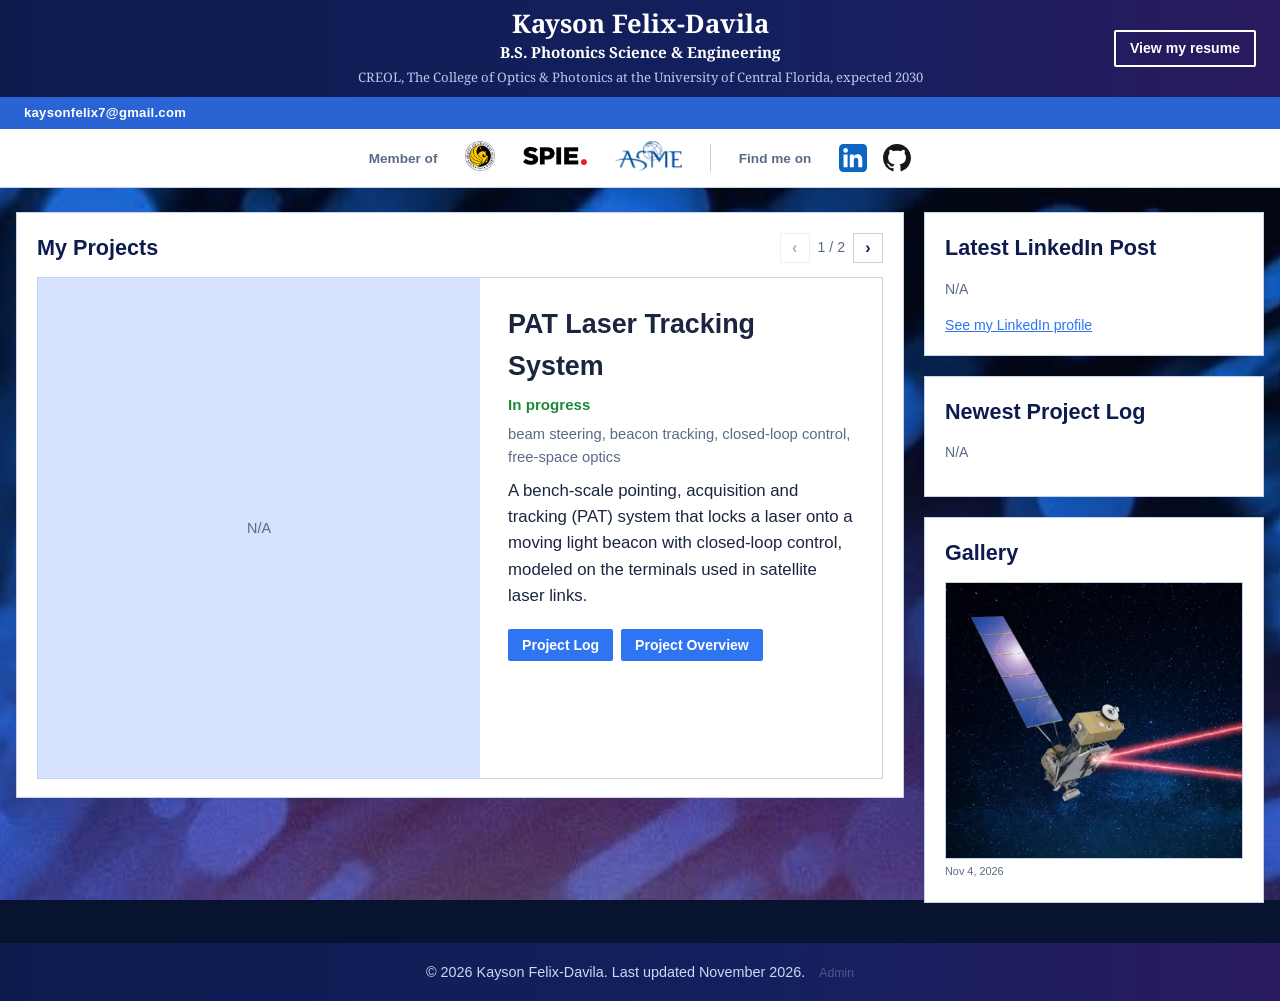
==== commit 5b335ccf: "Add files via upload" ====
--- a/index.html
+++ b/index.html
@@ -86,6 +86,11 @@
   .social .li svg{fill:#0a66c2}
   .social .gh svg{fill:#181717}
 
+  .log-pic{display:block;margin:6px 0 4px;border:1px solid #c5d3ea;background:#eef3fc}
+  .log-pic img{display:block;width:100%;height:auto;max-height:220px;object-fit:cover}
+  .avatar{display:inline-flex;align-items:center;justify-content:center;width:26px;height:26px;border-radius:50%;overflow:hidden;background:#dbe7fb;color:var(--brand);font:bold 11px Arial,Helvetica,sans-serif;vertical-align:middle;flex:none;border:1px solid #c5d3ea}
+  .avatar img{width:100%;height:100%;object-fit:cover;display:block}
+  .byline{display:inline-flex;align-items:center;gap:7px;margin-top:4px}
   /* gallery: newest photo on top */
   .gallery{list-style:none;margin:0;padding:0;display:flex;flex-direction:column;gap:14px}
   .gallery a{display:block;border:1px solid #c5d3ea;background:#eef3fc}
@@ -103,11 +108,14 @@
   .track{display:flex;transition:transform .3s ease}
   .project{flex:0 0 100%;min-width:0;display:grid;grid-template-columns:minmax(0,1.1fr) minmax(0,1fr);border:1px solid #c5d3ea;background:#fff;cursor:pointer;transition:border-color .2s}
   .project:hover{border-color:var(--brand2)}
-  .project .pic{min-height:clamp(300px,calc(100vh - 400px),640px);background:#d6e2fb;display:flex;align-items:center;justify-content:center;color:var(--muted);font-size:.9em}
+  .project .pic img{position:absolute;inset:0;width:100%;height:100%;object-fit:cover;display:block}
+  .project .pic{position:relative;overflow:hidden;min-height:clamp(300px,calc(100vh - 400px),640px);background:#d6e2fb;display:flex;align-items:center;justify-content:center;color:var(--muted);font-size:.9em}
   .project .txt{padding:20px 22px;display:flex;flex-direction:column;gap:6px}
   .project h3{margin:0;font-size:1.6em}
   .project .txt{font-size:1.05em;padding:26px 28px}
   .status{color:var(--ok);font-weight:bold;font-size:.9em}
+  .status.st-complete{color:#1a4db0}
+  .status.st-planning,.status.st-on-hold{color:#8a6d1a}
   .project .txt p{margin:4px 0 0}
   .project .btns{display:flex;flex-wrap:wrap;gap:8px;padding-top:14px}
   .project.next{cursor:default;display:flex;align-items:center;justify-content:center;min-height:clamp(300px,calc(100vh - 400px),640px);color:var(--muted);border-style:dashed}
@@ -118,6 +126,8 @@
   th{background:#eef3fc}
   iframe.li{width:100%;height:380px;border:1px solid #c5d3ea;background:#fff}
 
+  .admin-link{color:inherit;opacity:.3;font-size:.85em;text-decoration:none;margin-left:10px}
+  .admin-link:hover{opacity:.8;text-decoration:underline}
   footer{background:linear-gradient(90deg,#0d1b4f 0%,#14205e 60%,#2a1a5e 100%);color:#c9d8f5;text-align:center;padding:18px 0;font-size:.9em}
   .note{background:#fff7d6;border:1px solid #e8d48a;border-radius:6px;padding:8px 12px;margin:0 0 16px}
 
@@ -180,23 +190,8 @@
           <button type="button" id="nextProj" aria-label="Next project">&#8250;</button>
         </div>
       </div>
-      <!-- To add a project: copy a <div class="project" ...> block into the track (the N/A slot stays last). -->
-      <div class="projects"><div class="track" id="track">
-        <div class="project" data-href="project.html?p=project-1&amp;view=log" tabindex="0">
-          <div class="pic">N/A</div>
-          <div class="txt">
-            <h3>PAT Laser Tracking System</h3>
-            <span class="status">In progress</span>
-            <div class="small">beam steering, beacon tracking, closed-loop control, free-space optics</div>
-            <p>A bench-scale pointing, acquisition and tracking (PAT) system that locks a laser onto a moving light beacon with closed-loop control, modeled on the terminals used in satellite laser links.</p>
-            <div class="btns">
-              <a class="btn" href="project.html?p=project-1&amp;view=log">Project Log</a>
-              <a class="btn" href="project.html?p=project-1&amp;view=overview">Project Overview</a>
-            </div>
-          </div>
-        </div>
-        <div class="project next">N/A</div>
-      </div></div>
+      <!-- Projects come from projects.json. Add, edit, reorder or delete them in admin.html → Projects. -->
+      <div class="projects"><div class="track" id="track"><div class="project next">Loading...</div></div></div>
     </div>
 
 
@@ -225,20 +220,37 @@
 </div>
 </div>
 
-<footer>© 2026 Kayson Felix-Davila. Last updated November 2026.</footer>
-
-<script src="site.js"></script>
+<footer>© 2026 Kayson Felix-Davila. Last updated November 2026. <a class="admin-link" href="admin.html" title="Editor">Admin</a></footer>
+
+<script src="site.js?v=20261104b"></script>
 <script>
 
-// projects: click anywhere on a project to open its log
-document.querySelectorAll('.project[data-href]').forEach(function(row){
-  row.addEventListener('click', function(e){ if (!e.target.closest('a')) location.href = row.dataset.href; });
-  row.addEventListener('keydown', function(e){ if (e.key === 'Enter') location.href = row.dataset.href; });
-});
-
-// projects: arrows show the next / previous project
-(function(){
-  var track = document.getElementById('track'), slides = track.children, i = 0;
+// projects: built from projects.json (falls back to the default list in site.js)
+var projectsReady = (async function(){
+  var list = await Site.projects(), track = document.getElementById('track');
+  track.innerHTML = '';
+  list.forEach(function(p){
+    var href = 'project.html?p=' + encodeURIComponent(p.id);
+    var row = document.createElement('div'); row.className = 'project'; row.tabIndex = 0; row.dataset.href = href + '&view=log'; row.dataset.id = p.id;
+    var pic = document.createElement('div'); pic.className = 'pic';
+    if (p.thumb && /^projects\/[\w-]+\/[\w.-]+$/.test(p.thumb)){ var im = document.createElement('img'); im.src = p.thumb; im.alt = ''; im.onerror = function(){ pic.textContent = 'N/A'; }; pic.append(im); }
+    else pic.textContent = 'N/A';
+    var txt = document.createElement('div'); txt.className = 'txt';
+    var h = document.createElement('h3'); h.textContent = p.title || p.id;
+    var st = document.createElement('span'); st.className = 'status st-' + String(p.status || '').toLowerCase().replace(/[^a-z]+/g, '-'); st.textContent = p.status || '';
+    var tg = document.createElement('div'); tg.className = 'small'; tg.textContent = p.tags || '';
+    var sm = document.createElement('p'); sm.textContent = p.summary || '';
+    var btns = document.createElement('div'); btns.className = 'btns';
+    var b1 = document.createElement('a'); b1.className = 'btn'; b1.href = href + '&view=log'; b1.textContent = 'Project Log';
+    var b2 = document.createElement('a'); b2.className = 'btn'; b2.href = href + '&view=overview'; b2.textContent = 'Project Overview';
+    btns.append(b1, b2); txt.append(h, st, tg, sm, btns); row.append(pic, txt); track.append(row);
+    row.addEventListener('click', function(e){ if (!e.target.closest('a')) location.href = row.dataset.href; });
+    row.addEventListener('keydown', function(e){ if (e.key === 'Enter') location.href = row.dataset.href; });
+  });
+  var na = document.createElement('div'); na.className = 'project next'; na.textContent = 'N/A'; track.append(na);
+
+  // arrows show the next / previous project
+  var slides = track.children, i = 0;
   var prev = document.getElementById('prevProj'), next = document.getElementById('nextProj'), count = document.getElementById('projCount');
   function go(n){
     i = Math.max(0, Math.min(slides.length - 1, n));
@@ -252,6 +264,7 @@
   track.addEventListener('touchstart', function(e){ x0 = e.touches[0].clientX; }, { passive: true });
   track.addEventListener('touchend', function(e){ if (x0 === null) return; var dx = e.changedTouches[0].clientX - x0; x0 = null; if (Math.abs(dx) > 40) go(i + (dx < 0 ? 1 : -1)); });
   go(0);
+  return list;
 })();
 
 // latest LinkedIn post (set in admin.html → Homepage)
@@ -265,7 +278,7 @@
 // newest project log entry from every project on the page
 (async function(){
   var box = document.getElementById('logBox'), all = [];
-  var ids = Array.from(new Set(Array.from(document.querySelectorAll('.project[data-href]')).map(function(r){ return new URLSearchParams(r.dataset.href.split('?')[1]).get('p'); })));
+  var ids = (await projectsReady).map(function(p){ return p.id; });
   for (var id of ids){
     var log = await Site.load('projects/' + id + '/log.md'); if (!log) continue;
     Site.parseLog(log).forEach(function(e, i){ if (/^\d{4}-\d{2}-\d{2}$/.test(e.date)) all.push(Object.assign({ id: id, i: i }, e)); });
@@ -274,11 +287,25 @@
   all.sort(function(a, b){ return b.date.localeCompare(a.date) || a.i - b.i; });
   var e = all[0], text = e.body.replace(/!\[[^\]]*\]\([^)]*\)/g, '').replace(/[#*_`>|]/g, ' ').replace(/\s+/g, ' ').trim();
   box.innerHTML = '';
-  var p1 = document.createElement('p'); p1.innerHTML = '<b></b><br><span class="small"></span>';
-  p1.querySelector('b').textContent = e.title; p1.querySelector('span').textContent = Site.fmtDate(e.date) + (e.author ? ', by ' + e.author : '');
+  var ppl = await Site.people();
+  var p1 = document.createElement('p'); p1.innerHTML = '<b></b><br><span class="small byline"></span>';
+  p1.querySelector('b').textContent = e.title;
+  var bl = p1.querySelector('.byline');
+  if (e.author) bl.append(Site.avatar(e.author, ppl));
+  bl.append(document.createTextNode(Site.fmtDate(e.date) + (e.author ? ', by ' + e.author : '')));
   var p2 = document.createElement('p'); p2.textContent = text.length > 160 ? text.slice(0, 157) + '...' : text;
   var a = document.createElement('a'); a.href = 'project.html?p=' + e.id + '&view=log'; a.textContent = 'Read more >>';
-  box.append(p1, p2, a);
+  var im = /!\[([^\]]*)\]\(([^)\s]+)\)/.exec(e.body), pic = null;
+  if (im){
+    var src = /^(https?:)?\/\//.test(im[2]) || im[2].charAt(0) === '/' ? im[2] : 'projects/' + e.id + '/' + im[2].replace(/^\.\//, '');
+    pic = document.createElement('a'); pic.href = a.href; pic.className = 'log-pic';
+    var img = document.createElement('img'); img.src = src; img.alt = im[1] || e.title; img.loading = 'lazy';
+    img.onerror = function(){ pic.remove(); };
+    pic.append(img);
+  }
+  box.append(p1);
+  if (pic) box.append(pic);
+  box.append(p2, a);
 })();
 
 // gallery (add photos in admin.html → Homepage)
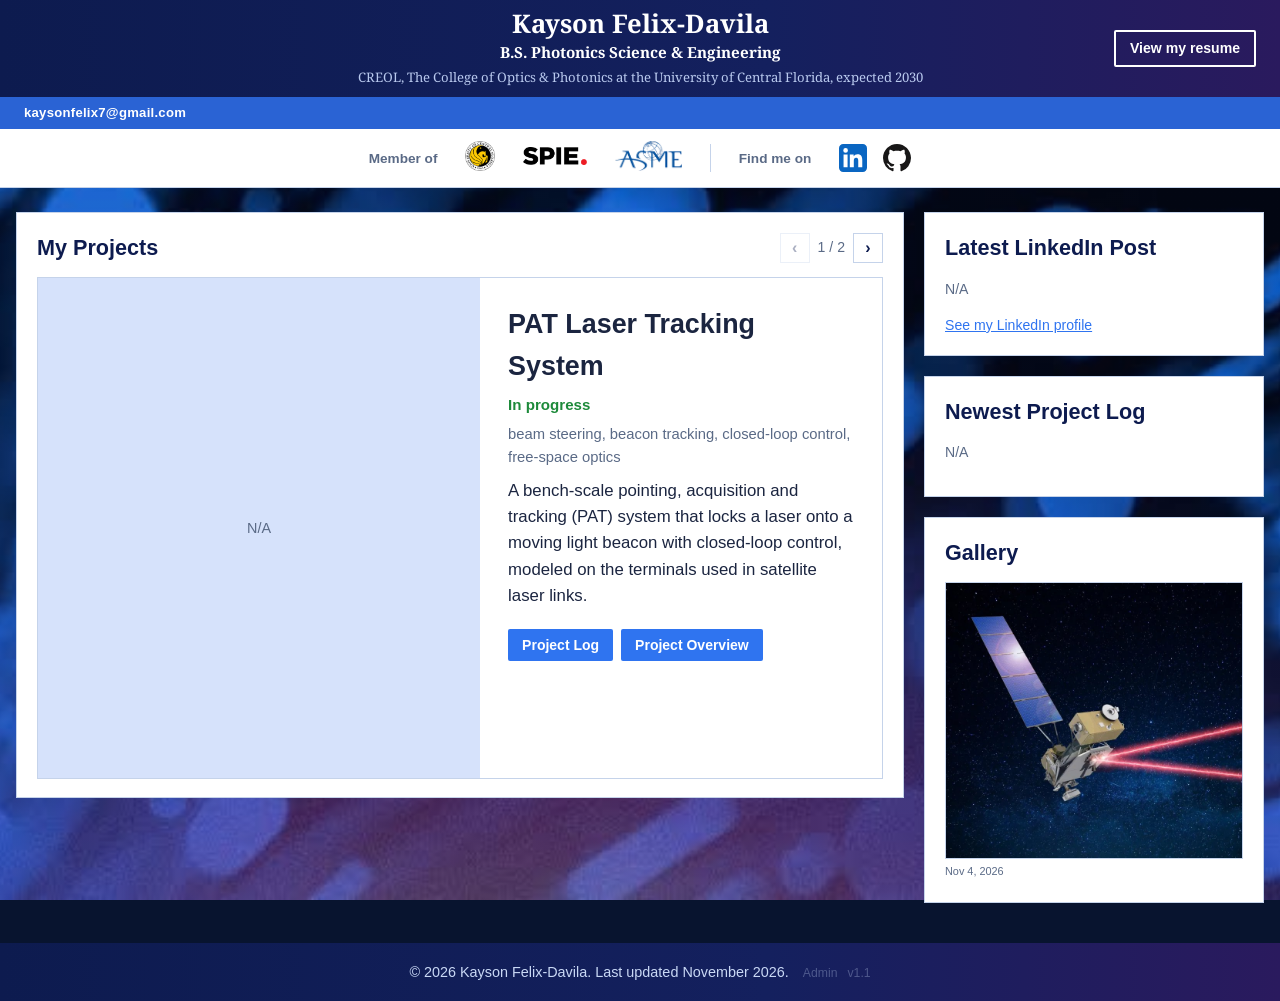
==== commit c0d123b0: "Add files via upload" ====
--- a/index.html
+++ b/index.html
@@ -220,7 +220,7 @@
 </div>
 </div>
 
-<footer>© 2026 Kayson Felix-Davila. Last updated November 2026. <a class="admin-link" href="admin.html" title="Editor">Admin</a></footer>
+<footer>© 2026 Kayson Felix-Davila. Last updated November 2026. <a class="admin-link" href="admin.html" title="Editor">Admin</a> <span class="admin-link" style="margin-left:6px">v1.1</span></footer>
 
 <script src="site.js?v=20261104b"></script>
 <script>
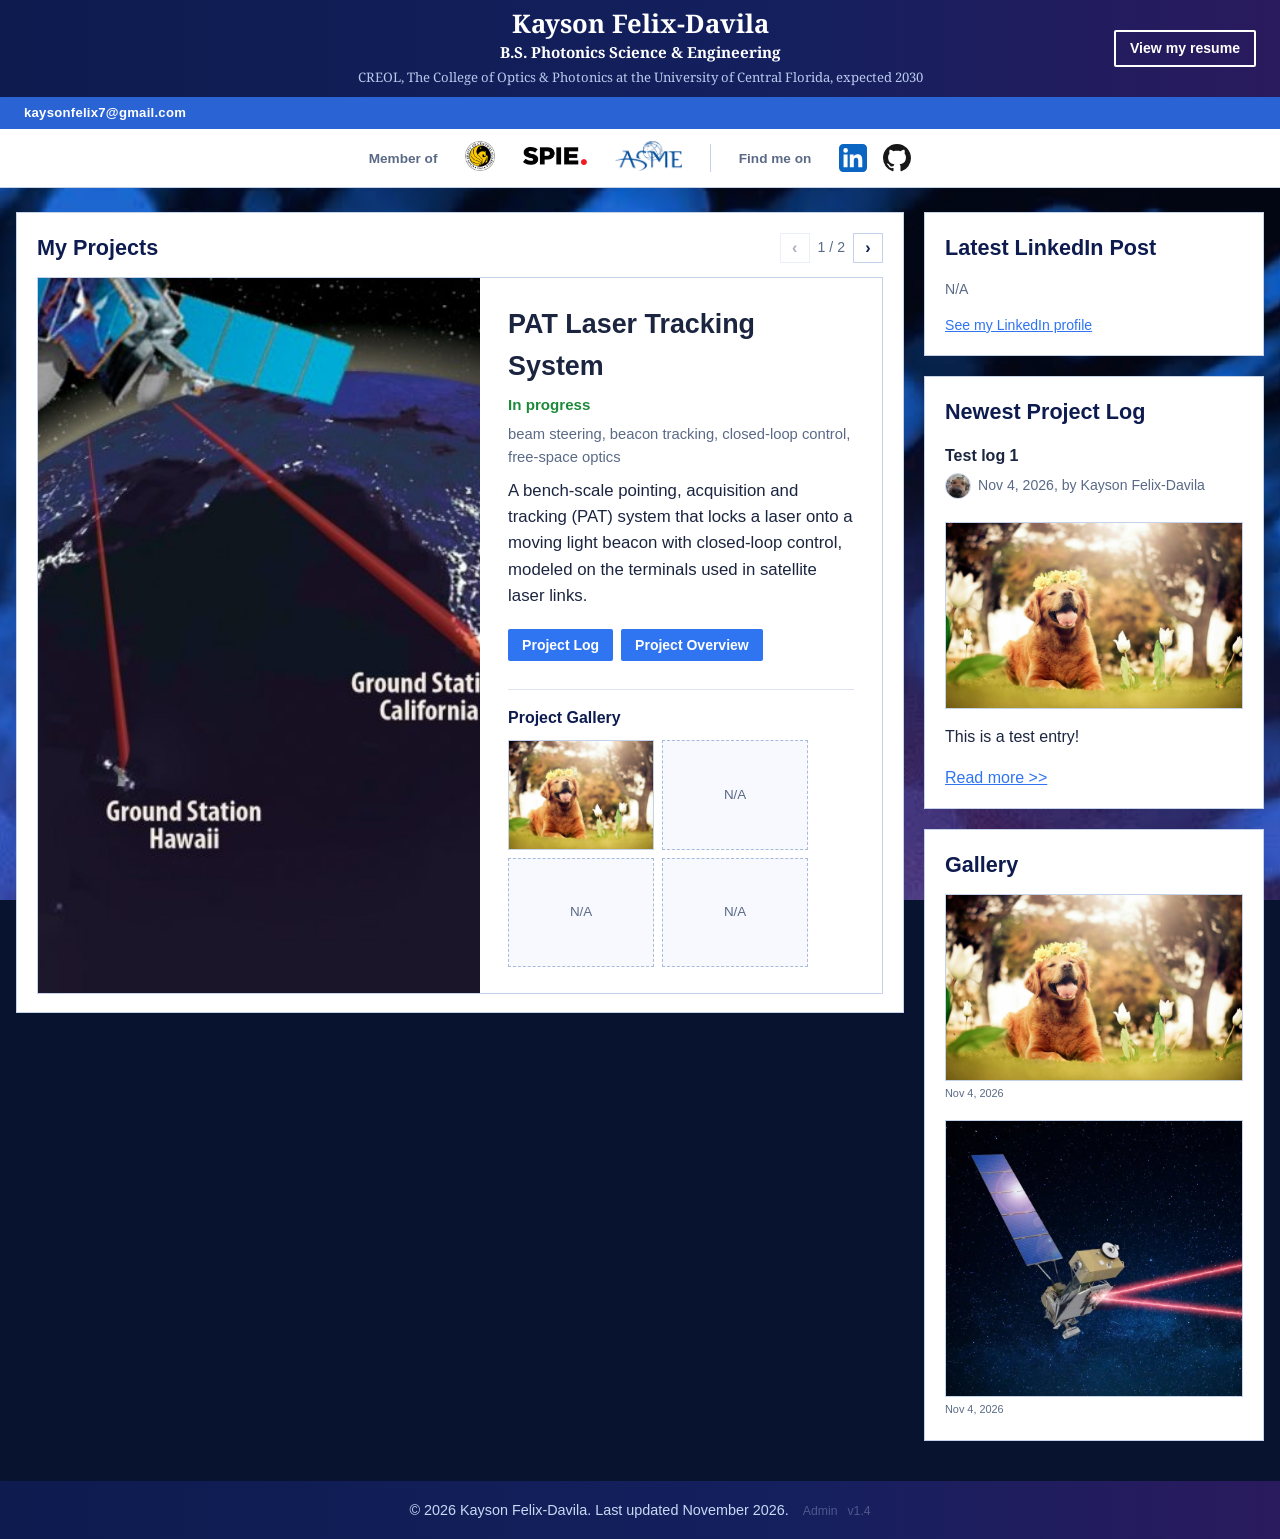
==== commit 0863a04c: "Add files via upload" ====
--- a/index.html
+++ b/index.html
@@ -114,6 +114,13 @@
   .project h3{margin:0;font-size:1.6em}
   .project .txt{font-size:1.05em;padding:26px 28px}
   .status{color:var(--ok);font-weight:bold;font-size:.9em}
+  .pgal{margin-top:22px;padding-top:16px;border-top:1px solid #dbe4f3}
+  .pgal h4{margin:0 0 10px;font-size:.95em;color:var(--brand)}
+  .pgal-grid{display:grid;grid-template-columns:repeat(2,minmax(0,1fr));gap:8px;max-width:300px}
+  .pgal-empty{aspect-ratio:4/3;max-width:100%;border:1.5px dashed #a9bbdc;display:flex;align-items:center;justify-content:center;font-size:.8em;color:var(--muted);background:#f7f9fe}
+  .pgal-grid a{display:block;aspect-ratio:4/3;max-width:100%;overflow:hidden;border:1px solid #c5d3ea;background:#eef3fc}
+  .pgal-grid img{width:100%;height:100%;object-fit:cover;display:block;transition:transform .2s}
+  .pgal-grid a:hover img{transform:scale(1.05)}
   .status.st-complete{color:#1a4db0}
   .status.st-planning,.status.st-on-hold{color:#8a6d1a}
   .project .txt p{margin:4px 0 0}
@@ -220,10 +227,31 @@
 </div>
 </div>
 
-<footer>© 2026 Kayson Felix-Davila. Last updated November 2026. <a class="admin-link" href="admin.html" title="Editor">Admin</a> <span class="admin-link" style="margin-left:6px">v1.1</span></footer>
+<footer>© 2026 Kayson Felix-Davila. Last updated November 2026. <a class="admin-link" href="admin.html" title="Editor">Admin</a> <span class="admin-link" style="margin-left:6px">v1.4</span></footer>
 
 <script src="site.js?v=20261104b"></script>
 <script>
+
+// each project's log, fetched once and shared (project gallery + newest log)
+var logCache = {};
+function getLog(id){ return logCache[id] || (logCache[id] = Site.load('projects/' + id + '/log.md')); }
+
+// project gallery: the 4 most recent photos from that project's log entries
+async function fillGallery(id, grid){
+  var log = await getLog(id), shots = [];
+  var entries = log ? Site.parseLog(log).filter(function(e){ return /^\d{4}-\d{2}-\d{2}$/.test(e.date); }) : [];
+  entries.forEach(function(e, k){ var re = /!\[([^\]]*)\]\(([^)\s]+)\)/g, m; while ((m = re.exec(e.body))) shots.push({ src: m[2], alt: m[1] || e.title, date: e.date, n: k + 1 }); });
+  shots.sort(function(a, b){ return b.date.localeCompare(a.date) || a.n - b.n; });
+  grid.innerHTML = '';
+  shots.slice(0, 4).forEach(function(s){
+    var src = /^(https?:)?\/\//.test(s.src) || s.src.charAt(0) === '/' ? s.src : 'projects/' + id + '/' + s.src.replace(/^\.\//, '');
+    var a = document.createElement('a'); a.href = 'project.html?p=' + encodeURIComponent(id) + '&view=log#e' + s.n; a.title = s.alt;
+    var im = document.createElement('img'); im.src = src; im.alt = s.alt; im.loading = 'lazy'; im.onerror = function(){ a.remove(); };
+    a.append(im); grid.append(a);
+  });
+  // empty slots: dotted boxes marked N/A
+  for (var k = Math.min(shots.length, 4); k < 4; k++){ var e = document.createElement('span'); e.className = 'pgal-empty'; e.textContent = 'N/A'; grid.append(e); }
+}
 
 // projects: built from projects.json (falls back to the default list in site.js)
 var projectsReady = (async function(){
@@ -243,7 +271,13 @@
     var btns = document.createElement('div'); btns.className = 'btns';
     var b1 = document.createElement('a'); b1.className = 'btn'; b1.href = href + '&view=log'; b1.textContent = 'Project Log';
     var b2 = document.createElement('a'); b2.className = 'btn'; b2.href = href + '&view=overview'; b2.textContent = 'Project Overview';
-    btns.append(b1, b2); txt.append(h, st, tg, sm, btns); row.append(pic, txt); track.append(row);
+    btns.append(b1, b2);
+    var gal = document.createElement('div'); gal.className = 'pgal';
+    var gh = document.createElement('h4'); gh.textContent = 'Project Gallery';
+    var grid = document.createElement('div'); grid.className = 'pgal-grid'; grid.innerHTML = '<span class="small">Loading...</span>';
+    gal.append(gh, grid);
+    txt.append(h, st, tg, sm, btns, gal); row.append(pic, txt); track.append(row);
+    fillGallery(p.id, grid);
     row.addEventListener('click', function(e){ if (!e.target.closest('a')) location.href = row.dataset.href; });
     row.addEventListener('keydown', function(e){ if (e.key === 'Enter') location.href = row.dataset.href; });
   });
@@ -280,7 +314,7 @@
   var box = document.getElementById('logBox'), all = [];
   var ids = (await projectsReady).map(function(p){ return p.id; });
   for (var id of ids){
-    var log = await Site.load('projects/' + id + '/log.md'); if (!log) continue;
+    var log = await getLog(id); if (!log) continue;
     Site.parseLog(log).forEach(function(e, i){ if (/^\d{4}-\d{2}-\d{2}$/.test(e.date)) all.push(Object.assign({ id: id, i: i }, e)); });
   }
   if (!all.length){ box.innerHTML = '<p class="small">N/A</p>'; return; }
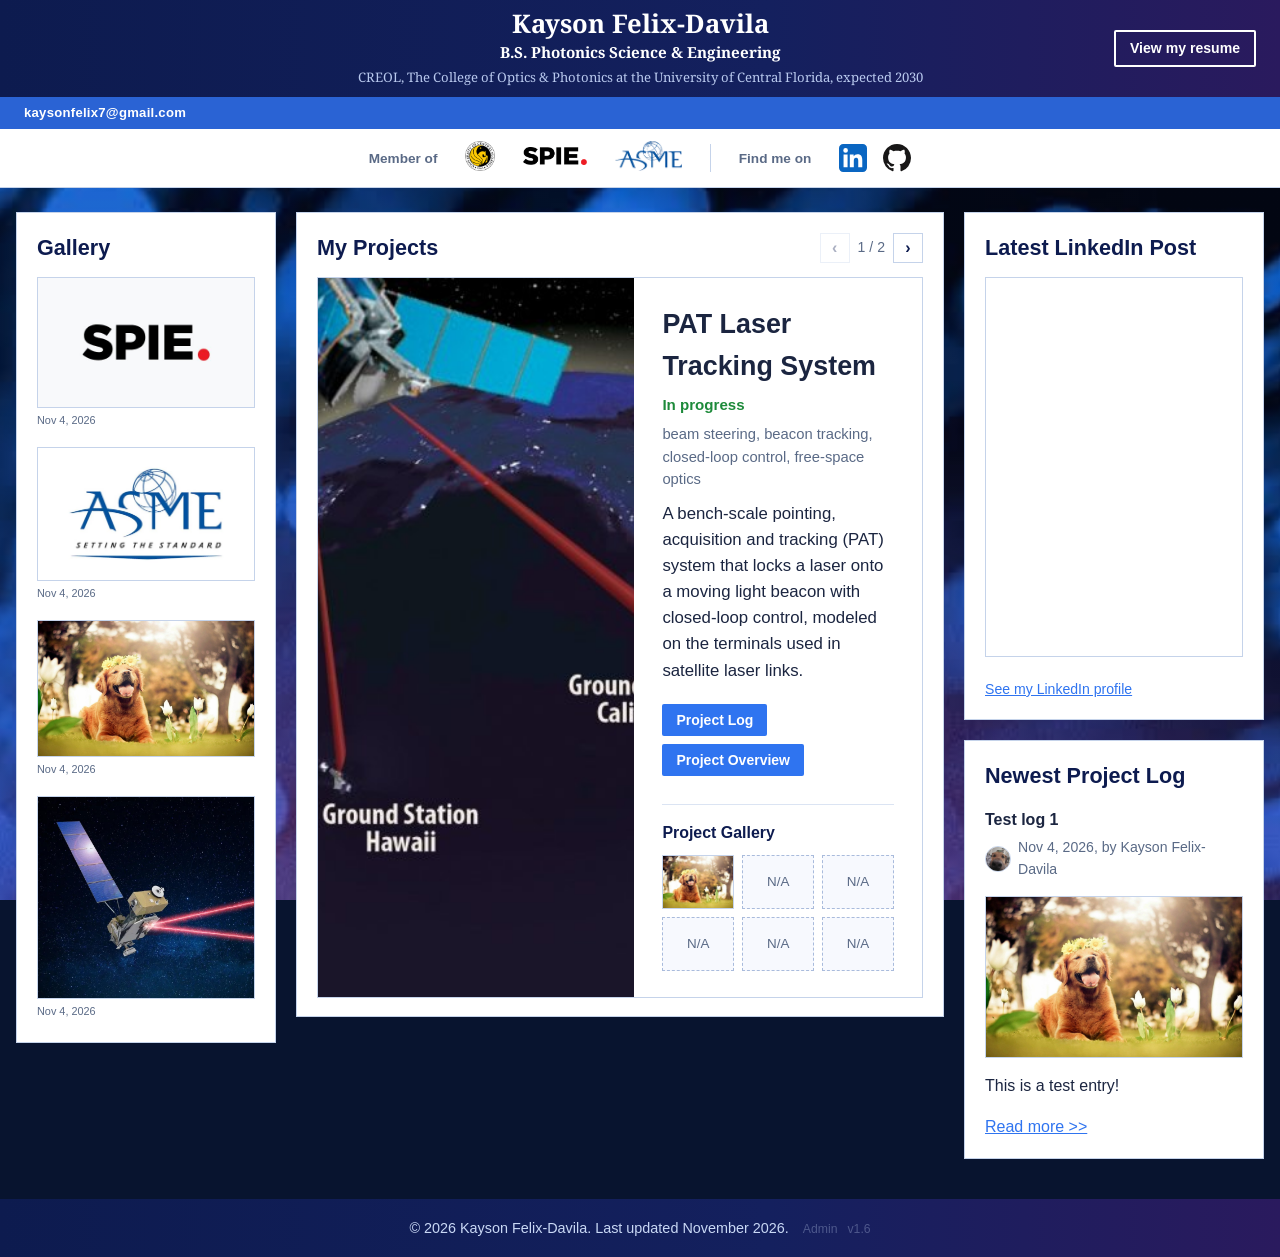
==== commit c218d9a9: "Add files via upload" ====
--- a/index.html
+++ b/index.html
@@ -56,12 +56,13 @@
 
   .layout{display:flex;gap:20px;align-items:flex-start;padding-block:24px 40px}
   .main{flex:1}
-  .rail{width:340px;flex:none}
+  .side{width:260px;flex:none}
+  .rail{width:300px;flex:none}
   .page-body{flex:1;width:100%}
   .col{min-width:0;display:flex;flex-direction:column;gap:20px}
   .col > .card{margin-bottom:0}
   @media (max-width:560px){ .headshot{width:40px;height:40px} .headshot span{font-size:14px} header h1{font-size:1.3em} }
-  @media (max-width:1000px){ .layout{display:flex;flex-direction:column;align-items:stretch} .col{display:contents} .rail{width:auto} #projects{order:1} #liCard{order:2} #logCard{order:3} #galCard{order:4} }
+  @media (max-width:1000px){ .layout{display:flex;flex-direction:column;align-items:stretch} .col{display:contents} .rail,.side{width:auto} #projects{order:1} #liCard{order:2} #logCard{order:3} #galCard{order:4} }
 
   .card{background:var(--card);border:1px solid #c5d3ea;padding:18px 20px;margin-bottom:20px}
   .card h2{margin:0 0 12px;font-size:1.35em;color:var(--brand)}
@@ -116,7 +117,7 @@
   .status{color:var(--ok);font-weight:bold;font-size:.9em}
   .pgal{margin-top:22px;padding-top:16px;border-top:1px solid #dbe4f3}
   .pgal h4{margin:0 0 10px;font-size:.95em;color:var(--brand)}
-  .pgal-grid{display:grid;grid-template-columns:repeat(2,minmax(0,1fr));gap:8px;max-width:300px}
+  .pgal-grid{display:grid;grid-template-columns:repeat(3,minmax(0,1fr));gap:8px;max-width:450px}
   .pgal-empty{aspect-ratio:4/3;max-width:100%;border:1.5px dashed #a9bbdc;display:flex;align-items:center;justify-content:center;font-size:.8em;color:var(--muted);background:#f7f9fe}
   .pgal-grid a{display:block;aspect-ratio:4/3;max-width:100%;overflow:hidden;border:1px solid #c5d3ea;background:#eef3fc}
   .pgal-grid img{width:100%;height:100%;object-fit:cover;display:block;transition:transform .2s}
@@ -186,6 +187,15 @@
 <div class="layout">
 
 
+  <!-- LEFT -->
+  <aside class="col side">
+    <div class="card" id="galCard">
+      <h2>Gallery</h2>
+      <!-- Add photos from admin.html → Homepage → Gallery. Newest shows first. -->
+      <div id="galBox"><p class="small" style="margin:0">Loading...</p></div>
+    </div>
+  </aside>
+
   <!-- MIDDLE -->
   <main class="col main">
     <div class="card" id="projects">
@@ -216,18 +226,13 @@
       <h2>Newest Project Log</h2>
       <div id="logBox"><p class="small">Loading...</p></div>
     </div>
-    <div class="card" id="galCard">
-      <h2>Gallery</h2>
-      <!-- Add photos from admin.html → Homepage → Gallery. Newest shows first. -->
-      <div id="galBox"><p class="small" style="margin:0">Loading...</p></div>
-    </div>
 
   </aside>
 
 </div>
 </div>
 
-<footer>© 2026 Kayson Felix-Davila. Last updated November 2026. <a class="admin-link" href="admin.html" title="Editor">Admin</a> <span class="admin-link" style="margin-left:6px">v1.4</span></footer>
+<footer>© 2026 Kayson Felix-Davila. Last updated November 2026. <a class="admin-link" href="admin.html" title="Editor">Admin</a> <span class="admin-link" style="margin-left:6px">v1.6</span></footer>
 
 <script src="site.js?v=20261104b"></script>
 <script>
@@ -236,21 +241,21 @@
 var logCache = {};
 function getLog(id){ return logCache[id] || (logCache[id] = Site.load('projects/' + id + '/log.md')); }
 
-// project gallery: the 4 most recent photos from that project's log entries
+// project gallery: the 6 most recent photos from that project's log entries
 async function fillGallery(id, grid){
   var log = await getLog(id), shots = [];
   var entries = log ? Site.parseLog(log).filter(function(e){ return /^\d{4}-\d{2}-\d{2}$/.test(e.date); }) : [];
   entries.forEach(function(e, k){ var re = /!\[([^\]]*)\]\(([^)\s]+)\)/g, m; while ((m = re.exec(e.body))) shots.push({ src: m[2], alt: m[1] || e.title, date: e.date, n: k + 1 }); });
   shots.sort(function(a, b){ return b.date.localeCompare(a.date) || a.n - b.n; });
   grid.innerHTML = '';
-  shots.slice(0, 4).forEach(function(s){
+  shots.slice(0, 6).forEach(function(s){
     var src = /^(https?:)?\/\//.test(s.src) || s.src.charAt(0) === '/' ? s.src : 'projects/' + id + '/' + s.src.replace(/^\.\//, '');
     var a = document.createElement('a'); a.href = 'project.html?p=' + encodeURIComponent(id) + '&view=log#e' + s.n; a.title = s.alt;
     var im = document.createElement('img'); im.src = src; im.alt = s.alt; im.loading = 'lazy'; im.onerror = function(){ a.remove(); };
     a.append(im); grid.append(a);
   });
   // empty slots: dotted boxes marked N/A
-  for (var k = Math.min(shots.length, 4); k < 4; k++){ var e = document.createElement('span'); e.className = 'pgal-empty'; e.textContent = 'N/A'; grid.append(e); }
+  for (var k = Math.min(shots.length, 6); k < 6; k++){ var e = document.createElement('span'); e.className = 'pgal-empty'; e.textContent = 'N/A'; grid.append(e); }
 }
 
 // projects: built from projects.json (falls back to the default list in site.js)
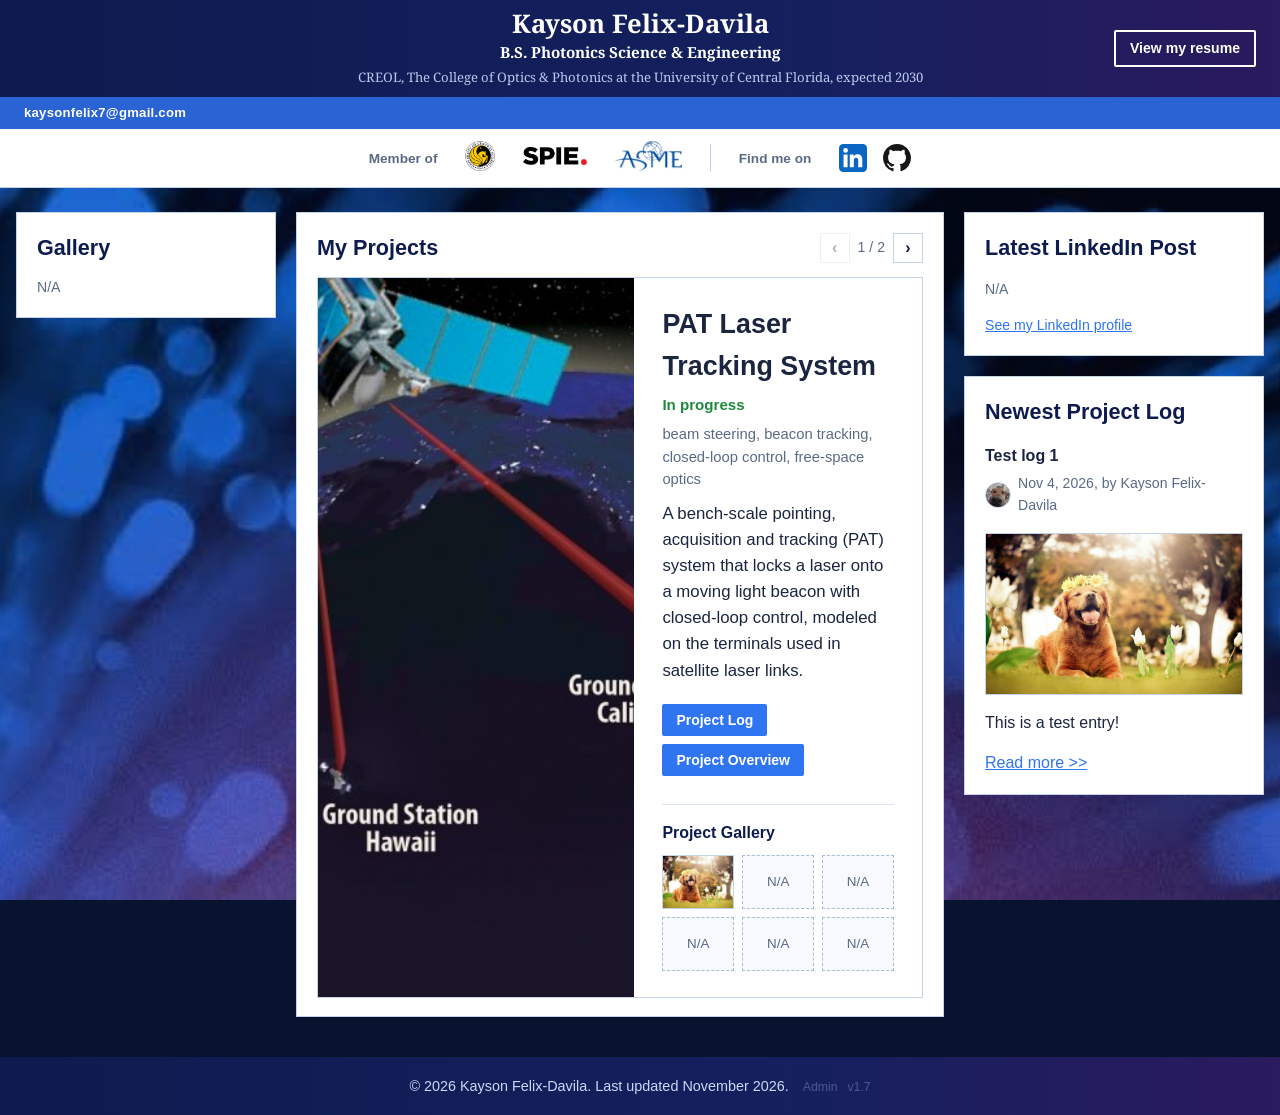
==== commit f932c440: "Add files via upload" ====
--- a/index.html
+++ b/index.html
@@ -232,9 +232,9 @@
 </div>
 </div>
 
-<footer>© 2026 Kayson Felix-Davila. Last updated November 2026. <a class="admin-link" href="admin.html" title="Editor">Admin</a> <span class="admin-link" style="margin-left:6px">v1.6</span></footer>
-
-<script src="site.js?v=20261104b"></script>
+<footer>© 2026 Kayson Felix-Davila. Last updated November 2026. <a class="admin-link" href="admin.html" title="Editor">Admin</a> <span class="admin-link" style="margin-left:6px">v1.7</span></footer>
+
+<script src="site.js?v=1.7"></script>
 <script>
 
 // each project's log, fetched once and shared (project gallery + newest log)
